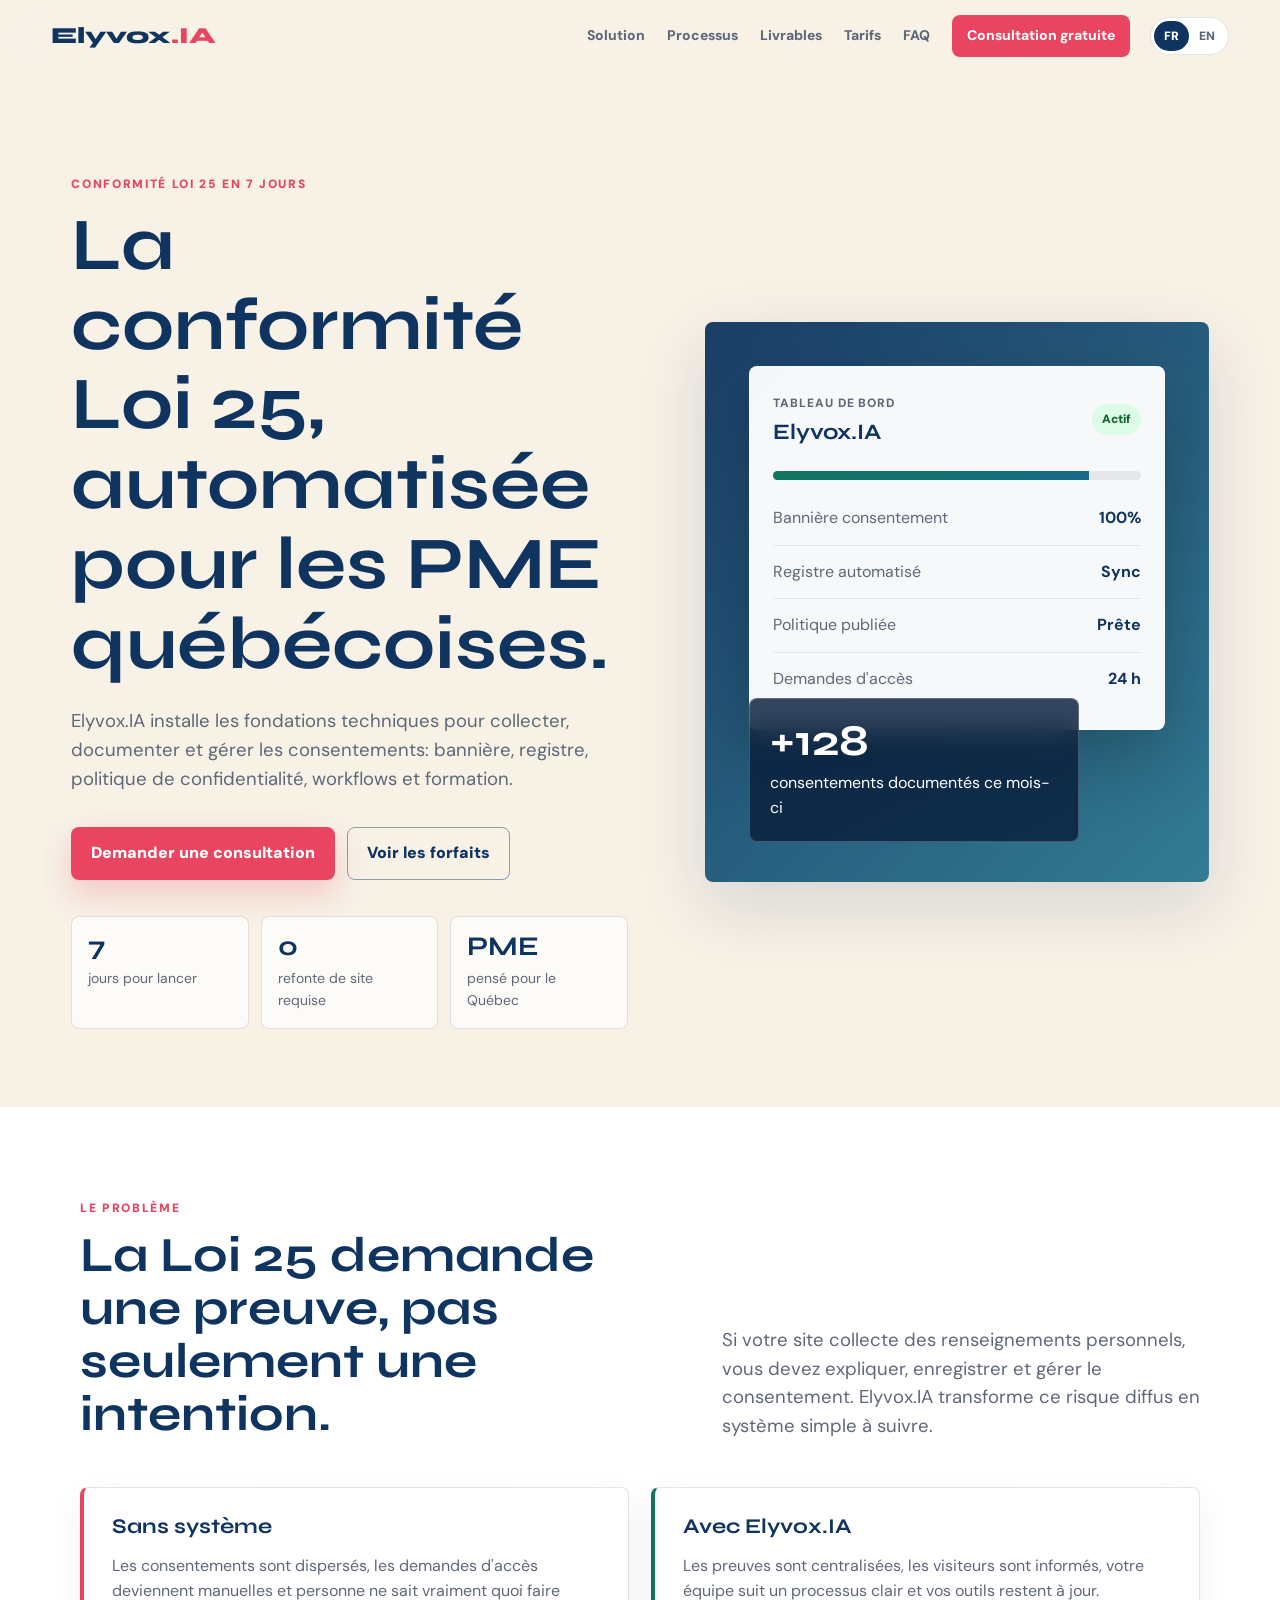
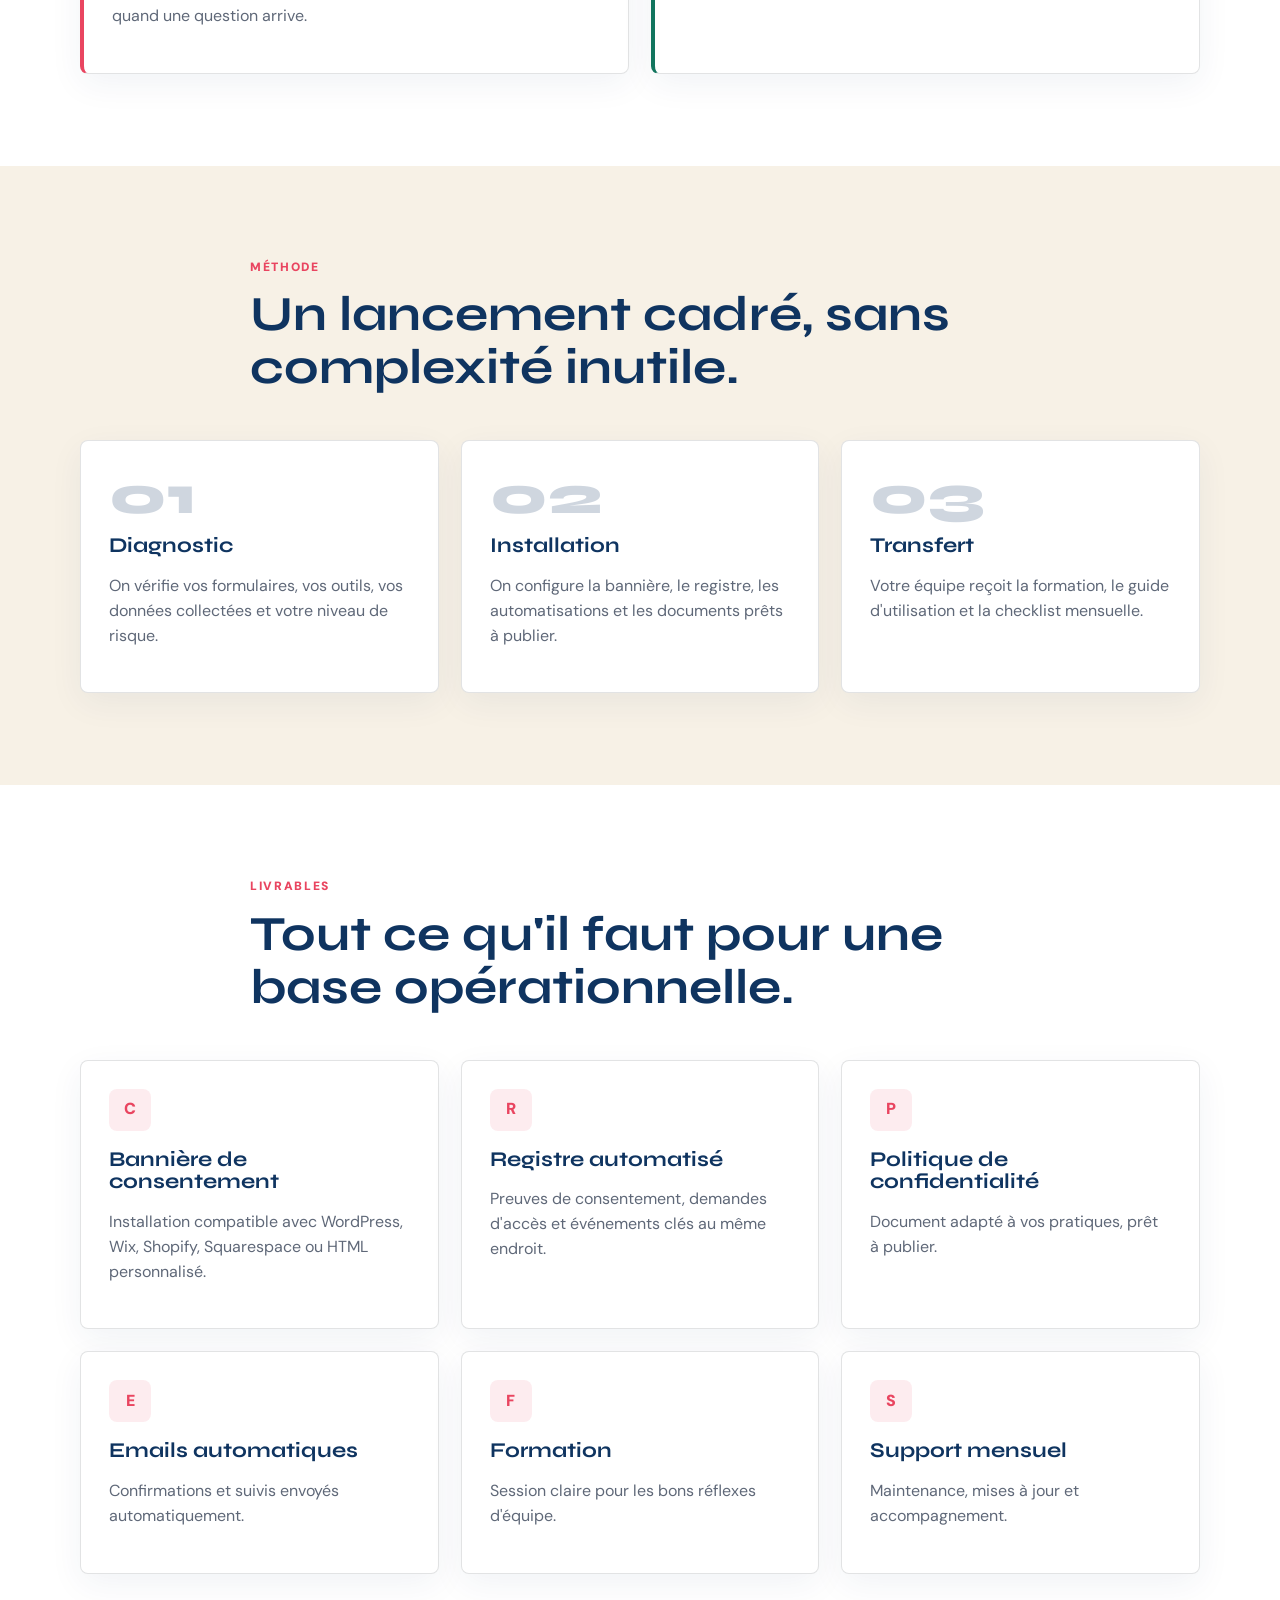
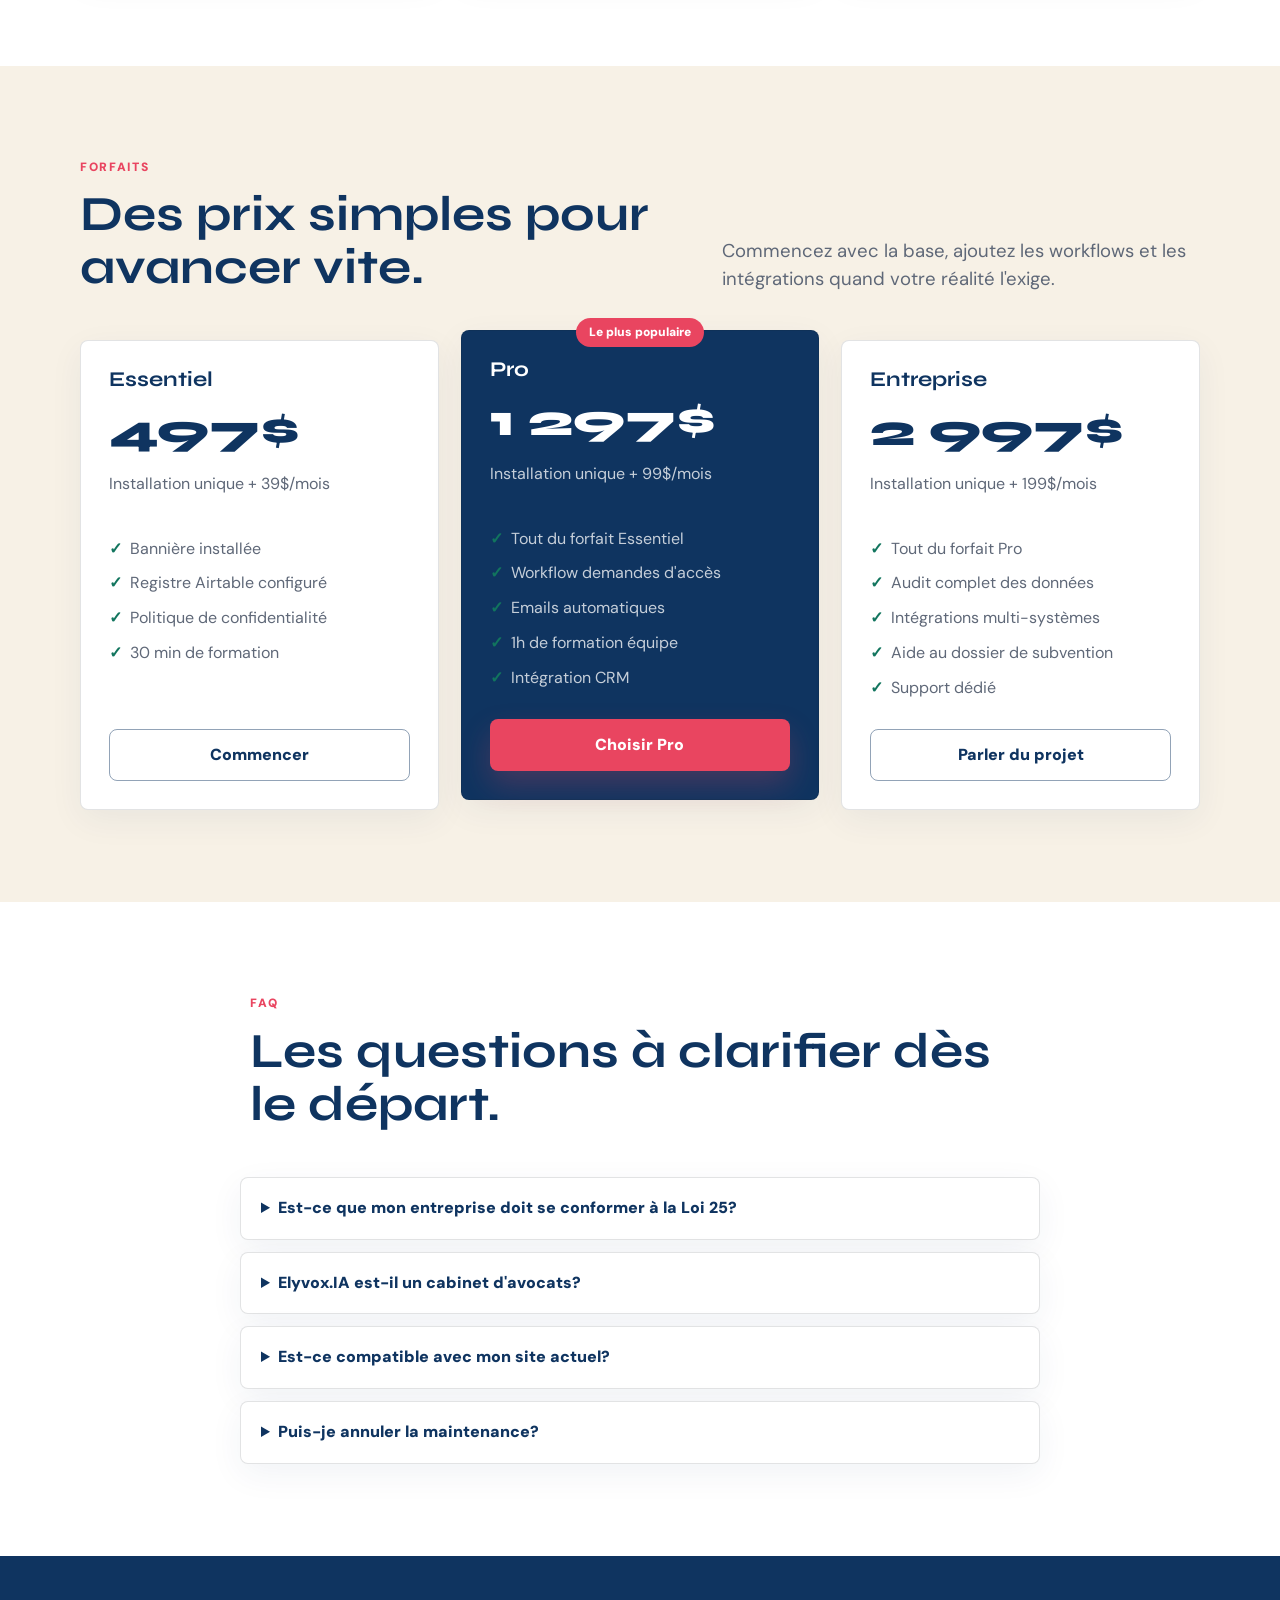
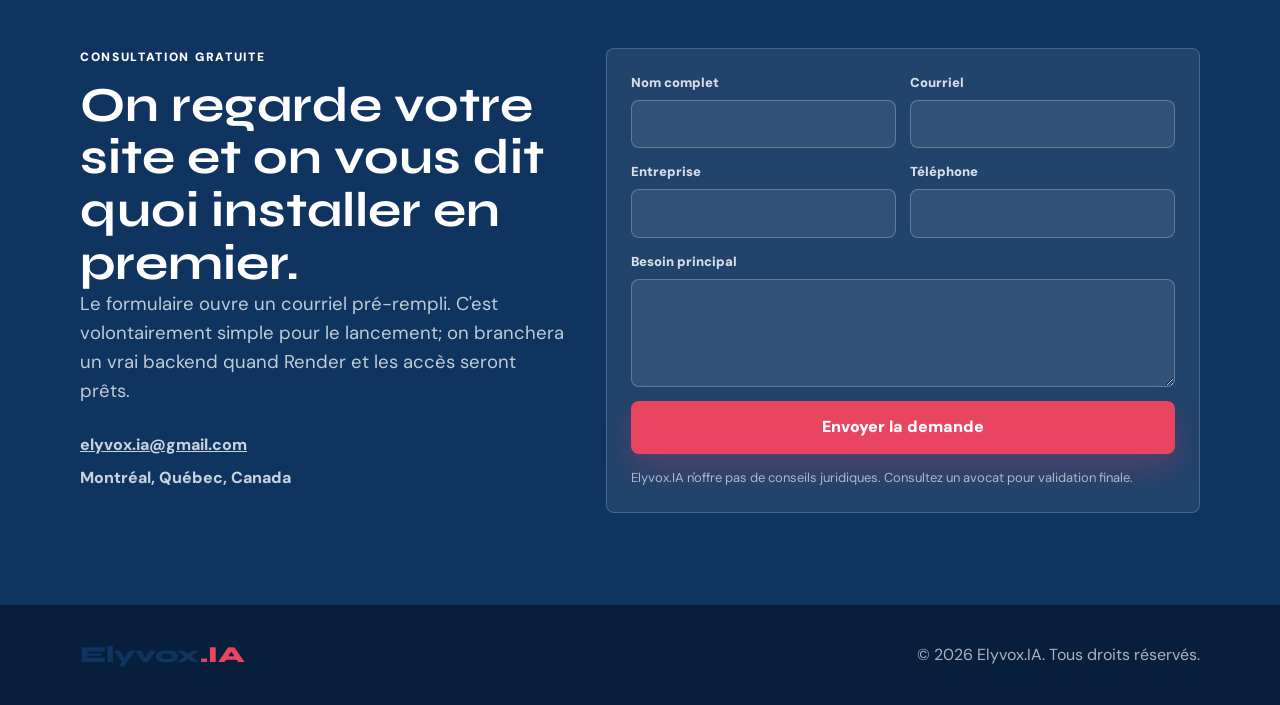
==== index.html @ 9652a209 "Deploy Render-ready Elyvox landing page" ====
<!doctype html>
<html lang="fr">
<head>
  <meta charset="utf-8" />
  <meta name="viewport" content="width=device-width, initial-scale=1" />
  <title>Elyvox.IA | Conformité Loi 25 automatisée</title>
  <meta name="description" content="Elyvox.IA aide les PME québécoises à automatiser leur conformité Loi 25: consentement, registre, politique de confidentialité, workflows et formation." />
  <meta name="theme-color" content="#0f3460" />
  <meta property="og:title" content="Elyvox.IA | Conformité Loi 25 automatisée" />
  <meta property="og:description" content="Un système simple pour documenter les consentements, centraliser les preuves et former votre équipe en 7 jours." />
  <meta property="og:type" content="website" />
  <link rel="preconnect" href="https://fonts.googleapis.com" />
  <link rel="preconnect" href="https://fonts.gstatic.com" crossorigin />
  <link href="https://fonts.googleapis.com/css2?family=DM+Sans:wght@400;500;600;700;800&family=Syne:wght@700;800&display=swap" rel="stylesheet" />
  <link rel="stylesheet" href="styles.css" />
</head>
<body>
  <a class="skip-link" href="#main">Aller au contenu</a>

  <header class="site-header" data-header>
    <a class="brand" href="#top">Elyvox<span>.IA</span></a>
    <button class="menu-button" type="button" data-menu-toggle aria-expanded="false" aria-controls="site-nav">
      <span></span><span></span><span></span>
    </button>
    <nav class="site-nav" id="site-nav" data-nav aria-label="Navigation principale">
      <a href="#solution" data-i18n="nav.solution">Solution</a>
      <a href="#process" data-i18n="nav.process">Processus</a>
      <a href="#deliverables" data-i18n="nav.deliverables">Livrables</a>
      <a href="#pricing" data-i18n="nav.pricing">Tarifs</a>
      <a href="#faq">FAQ</a>
      <a class="nav-cta" href="#contact" data-i18n="nav.cta">Consultation gratuite</a>
    </nav>
    <div class="language-switch" aria-label="Changer de langue">
      <button type="button" class="is-active" data-lang-button="fr">FR</button>
      <button type="button" data-lang-button="en">EN</button>
    </div>
  </header>

  <main id="main">
    <section class="hero" id="top">
      <div>
        <p class="eyebrow" data-i18n="hero.eyebrow">Conformité Loi 25 en 7 jours</p>
        <h1 data-i18n="hero.title">La conformité Loi 25, automatisée pour les PME québécoises.</h1>
        <p class="hero-lead" data-i18n="hero.lead">Elyvox.IA installe les fondations techniques pour collecter, documenter et gérer les consentements: bannière, registre, politique de confidentialité, workflows et formation.</p>
        <div class="hero-actions">
          <a class="button primary" href="#contact" data-i18n="hero.primary">Demander une consultation</a>
          <a class="button secondary" href="#pricing" data-i18n="hero.secondary">Voir les forfaits</a>
        </div>
        <div class="proof-grid" aria-label="Points forts">
          <div><strong>7</strong><span data-i18n="hero.proof1">jours pour lancer</span></div>
          <div><strong>0</strong><span data-i18n="hero.proof2">refonte de site requise</span></div>
          <div><strong>PME</strong><span data-i18n="hero.proof3">pensé pour le Québec</span></div>
        </div>
      </div>

      <div class="hero-visual" aria-label="Aperçu du système Elyvox.IA">
        <div class="dashboard-card">
          <div class="dashboard-top">
            <div><span class="mini-label" data-i18n="visual.label">Tableau de bord</span><strong>Elyvox.IA</strong></div>
            <span class="status-pill" data-i18n="visual.status">Actif</span>
          </div>
          <div class="meter" aria-hidden="true"><span></span></div>
          <div class="dashboard-list">
            <div><span data-i18n="visual.item1">Bannière consentement</span><b>100%</b></div>
            <div><span data-i18n="visual.item2">Registre automatisé</span><b>Sync</b></div>
            <div><span data-i18n="visual.item3">Politique publiée</span><b data-i18n="visual.ready">Prête</b></div>
            <div><span data-i18n="visual.item4">Demandes d'accès</span><b>24 h</b></div>
          </div>
        </div>
        <div class="floating-note"><strong>+128</strong><span data-i18n="visual.note">consentements documentés ce mois-ci</span></div>
      </div>
    </section>

    <section class="band white" id="solution">
      <div class="section-inner split">
        <div>
          <p class="eyebrow" data-i18n="problem.eyebrow">Le problème</p>
          <h2 data-i18n="problem.title">La Loi 25 demande une preuve, pas seulement une intention.</h2>
        </div>
        <p class="section-lead" data-i18n="problem.lead">Si votre site collecte des renseignements personnels, vous devez expliquer, enregistrer et gérer le consentement. Elyvox.IA transforme ce risque diffus en système simple à suivre.</p>
      </div>
      <div class="section-inner comparison-grid">
        <article class="comparison-card risk"><h3 data-i18n="problem.riskTitle">Sans système</h3><p data-i18n="problem.riskBody">Les consentements sont dispersés, les demandes d'accès deviennent manuelles et personne ne sait vraiment quoi faire quand une question arrive.</p></article>
        <article class="comparison-card calm"><h3 data-i18n="problem.calmTitle">Avec Elyvox.IA</h3><p data-i18n="problem.calmBody">Les preuves sont centralisées, les visiteurs sont informés, votre équipe suit un processus clair et vos outils restent à jour.</p></article>
      </div>
    </section>

    <section class="band" id="process">
      <div class="section-inner narrow">
        <p class="eyebrow" data-i18n="process.eyebrow">Méthode</p>
        <h2 data-i18n="process.title">Un lancement cadré, sans complexité inutile.</h2>
      </div>
      <div class="section-inner steps-grid">
        <article class="step-card"><span>01</span><h3 data-i18n="process.s1Title">Diagnostic</h3><p data-i18n="process.s1Body">On vérifie vos formulaires, vos outils, vos données collectées et votre niveau de risque.</p></article>
        <article class="step-card"><span>02</span><h3 data-i18n="process.s2Title">Installation</h3><p data-i18n="process.s2Body">On configure la bannière, le registre, les automatisations et les documents prêts à publier.</p></article>
        <article class="step-card"><span>03</span><h3 data-i18n="process.s3Title">Transfert</h3><p data-i18n="process.s3Body">Votre équipe reçoit la formation, le guide d'utilisation et la checklist mensuelle.</p></article>
      </div>
    </section>

    <section class="band white" id="deliverables">
      <div class="section-inner narrow">
        <p class="eyebrow" data-i18n="deliverables.eyebrow">Livrables</p>
        <h2 data-i18n="deliverables.title">Tout ce qu'il faut pour une base opérationnelle.</h2>
      </div>
      <div class="section-inner deliverables-grid">
        <article class="feature-card"><span>C</span><h3 data-i18n="deliverables.d1Title">Bannière de consentement</h3><p data-i18n="deliverables.d1Body">Installation compatible avec WordPress, Wix, Shopify, Squarespace ou HTML personnalisé.</p></article>
        <article class="feature-card"><span>R</span><h3 data-i18n="deliverables.d2Title">Registre automatisé</h3><p data-i18n="deliverables.d2Body">Preuves de consentement, demandes d'accès et événements clés au même endroit.</p></article>
        <article class="feature-card"><span>P</span><h3 data-i18n="deliverables.d3Title">Politique de confidentialité</h3><p data-i18n="deliverables.d3Body">Document adapté à vos pratiques, prêt à publier.</p></article>
        <article class="feature-card"><span>E</span><h3 data-i18n="deliverables.d4Title">Emails automatiques</h3><p data-i18n="deliverables.d4Body">Confirmations et suivis envoyés automatiquement.</p></article>
        <article class="feature-card"><span>F</span><h3 data-i18n="deliverables.d5Title">Formation</h3><p data-i18n="deliverables.d5Body">Session claire pour les bons réflexes d'équipe.</p></article>
        <article class="feature-card"><span>S</span><h3 data-i18n="deliverables.d6Title">Support mensuel</h3><p data-i18n="deliverables.d6Body">Maintenance, mises à jour et accompagnement.</p></article>
      </div>
    </section>

    <section class="band" id="pricing">
      <div class="section-inner split">
        <div><p class="eyebrow" data-i18n="pricing.eyebrow">Forfaits</p><h2 data-i18n="pricing.title">Des prix simples pour avancer vite.</h2></div>
        <p class="section-lead" data-i18n="pricing.lead">Commencez avec la base, ajoutez les workflows et les intégrations quand votre réalité l'exige.</p>
      </div>
      <div class="section-inner pricing-grid">
        <article class="price-card"><h3>Essentiel</h3><p class="price">497$</p><p class="price-note" data-i18n="pricing.essentialNote">Installation unique + 39$/mois</p><ul><li data-i18n="pricing.e1">Bannière installée</li><li data-i18n="pricing.e2">Registre Airtable configuré</li><li data-i18n="pricing.e3">Politique de confidentialité</li><li data-i18n="pricing.e4">30 min de formation</li></ul><a class="button secondary" href="#contact" data-plan="Essentiel" data-i18n="pricing.start">Commencer</a></article>
        <article class="price-card featured"><p class="popular" data-i18n="pricing.popular">Le plus populaire</p><h3>Pro</h3><p class="price">1 297$</p><p class="price-note" data-i18n="pricing.proNote">Installation unique + 99$/mois</p><ul><li data-i18n="pricing.p1">Tout du forfait Essentiel</li><li data-i18n="pricing.p2">Workflow demandes d'accès</li><li data-i18n="pricing.p3">Emails automatiques</li><li data-i18n="pricing.p4">1h de formation équipe</li><li data-i18n="pricing.p5">Intégration CRM</li></ul><a class="button primary" href="#contact" data-plan="Pro" data-i18n="pricing.choosePro">Choisir Pro</a></article>
        <article class="price-card"><h3>Entreprise</h3><p class="price">2 997$</p><p class="price-note" data-i18n="pricing.enterpriseNote">Installation unique + 199$/mois</p><ul><li data-i18n="pricing.x1">Tout du forfait Pro</li><li data-i18n="pricing.x2">Audit complet des données</li><li data-i18n="pricing.x3">Intégrations multi-systèmes</li><li data-i18n="pricing.x4">Aide au dossier de subvention</li><li data-i18n="pricing.x5">Support dédié</li></ul><a class="button secondary" href="#contact" data-plan="Entreprise" data-i18n="pricing.talk">Parler du projet</a></article>
      </div>
    </section>

    <section class="band white" id="faq">
      <div class="section-inner narrow"><p class="eyebrow">FAQ</p><h2 data-i18n="faq.title">Les questions à clarifier dès le départ.</h2></div>
      <div class="section-inner faq-list">
        <details><summary data-i18n="faq.q1">Est-ce que mon entreprise doit se conformer à la Loi 25?</summary><p data-i18n="faq.a1">Oui, si elle collecte des renseignements personnels au Québec, même avec un formulaire de contact ou une infolettre.</p></details>
        <details><summary data-i18n="faq.q2">Elyvox.IA est-il un cabinet d'avocats?</summary><p data-i18n="faq.a2">Non. Elyvox.IA est un service d'automatisation technique. Pour un avis juridique final, consultez un avocat.</p></details>
        <details><summary data-i18n="faq.q3">Est-ce compatible avec mon site actuel?</summary><p data-i18n="faq.a3">Oui. La solution peut être installée sur les plateformes courantes et sur un site HTML personnalisé.</p></details>
        <details><summary data-i18n="faq.q4">Puis-je annuler la maintenance?</summary><p data-i18n="faq.a4">Oui, avec un préavis de 30 jours. La maintenance garde votre système à jour et réduit les oublis.</p></details>
      </div>
    </section>

    <section class="band contact-band" id="contact">
      <div class="section-inner contact-grid">
        <div>
          <p class="eyebrow" data-i18n="contact.eyebrow">Consultation gratuite</p>
          <h2 data-i18n="contact.title">On regarde votre site et on vous dit quoi installer en premier.</h2>
          <p class="section-lead" data-i18n="contact.lead">Le formulaire ouvre un courriel pré-rempli. C'est volontairement simple pour le lancement; on branchera un vrai backend quand Render et les accès seront prêts.</p>
          <div class="contact-meta"><a href="mailto:elyvox.ia@gmail.com">elyvox.ia@gmail.com</a><span data-i18n="contact.location">Montréal, Québec, Canada</span></div>
        </div>
        <form class="lead-form" data-lead-form>
          <label><span data-i18n="form.name">Nom complet</span><input name="name" autocomplete="name" required /></label>
          <label><span data-i18n="form.email">Courriel</span><input name="email" type="email" autocomplete="email" required /></label>
          <label><span data-i18n="form.company">Entreprise</span><input name="company" autocomplete="organization" /></label>
          <label><span data-i18n="form.phone">Téléphone</span><input name="phone" autocomplete="tel" /></label>
          <label class="full"><span data-i18n="form.message">Besoin principal</span><textarea name="message" rows="4"></textarea></label>
          <input type="hidden" name="plan" value="" />
          <button class="button primary full" type="submit" data-i18n="form.submit">Envoyer la demande</button>
          <p class="legal-note" data-i18n="contact.legal">Elyvox.IA n'offre pas de conseils juridiques. Consultez un avocat pour validation finale.</p>
        </form>
      </div>
    </section>
  </main>

  <footer class="site-footer"><div class="section-inner footer-row"><strong>Elyvox<span>.IA</span></strong><p data-i18n="footer.rights">© 2026 Elyvox.IA. Tous droits réservés.</p></div></footer>
  <script src="script.js"></script>
</body>
</html>
---- styles.css ----
:root {
  --ink: #111827;
  --muted: #5f6878;
  --paper: #f7f1e6;
  --surface: #fff;
  --navy: #0f3460;
  --blue: #176b87;
  --red: #e94560;
  --green: #12755e;
  --line: rgba(17,24,39,.12);
  --shadow: 0 24px 70px rgba(15,52,96,.14);
  --radius: 8px;
}

* { box-sizing: border-box; }
html { scroll-behavior: smooth; }
body {
  margin: 0;
  font-family: "DM Sans", Arial, sans-serif;
  color: var(--ink);
  background: var(--paper);
  line-height: 1.55;
}
body.menu-open { overflow: hidden; }
a { color: inherit; }
button, input, textarea { font: inherit; }

.skip-link {
  position: fixed;
  left: 16px;
  top: -60px;
  z-index: 100;
  padding: 10px 14px;
  color: #fff;
  background: var(--navy);
  border-radius: var(--radius);
}
.skip-link:focus { top: 16px; }

.site-header {
  position: sticky;
  top: 0;
  z-index: 40;
  display: grid;
  grid-template-columns: auto 1fr auto;
  align-items: center;
  gap: 20px;
  padding: 15px clamp(18px,4vw,56px);
  background: rgba(247,241,230,.92);
  border-bottom: 1px solid transparent;
  backdrop-filter: blur(16px);
}
.site-header.is-scrolled { border-bottom-color: var(--line); }
.brand, .site-footer strong {
  font-family: Syne, sans-serif;
  font-size: 23px;
  font-weight: 800;
  color: var(--navy);
  text-decoration: none;
  white-space: nowrap;
}
.brand span, .site-footer span { color: var(--red); }
.site-nav {
  display: flex;
  align-items: center;
  justify-content: flex-end;
  gap: 22px;
  color: var(--muted);
  font-size: 14px;
  font-weight: 800;
}
.site-nav a { text-decoration: none; }
.site-nav a:hover { color: var(--navy); }
.nav-cta {
  color: #fff !important;
  background: var(--red);
  padding: 10px 15px;
  border-radius: var(--radius);
}
.language-switch {
  display: inline-flex;
  padding: 3px;
  background: #fff;
  border: 1px solid var(--line);
  border-radius: 999px;
}
.language-switch button {
  border: 0;
  border-radius: 999px;
  background: transparent;
  color: var(--muted);
  cursor: pointer;
  font-size: 12px;
  font-weight: 900;
  padding: 6px 10px;
}
.language-switch .is-active { color: #fff; background: var(--navy); }
.menu-button {
  display: none;
  width: 42px;
  height: 42px;
  place-items: center;
  border: 1px solid var(--line);
  border-radius: var(--radius);
  background: #fff;
  cursor: pointer;
}
.menu-button span {
  display: block;
  width: 18px;
  height: 2px;
  margin: 3px 0;
  background: var(--navy);
}

.hero {
  min-height: calc(100vh - 72px);
  display: grid;
  grid-template-columns: minmax(0,1.05fr) minmax(340px,.95fr);
  gap: clamp(36px,6vw,90px);
  align-items: center;
  max-width: 1240px;
  margin: 0 auto;
  padding: clamp(58px,8vw,106px) clamp(18px,4vw,56px) 78px;
}
.eyebrow {
  margin: 0 0 12px;
  color: var(--red);
  font-size: 12px;
  font-weight: 900;
  letter-spacing: .14em;
  text-transform: uppercase;
}
h1, h2, h3 { font-family: Syne, sans-serif; letter-spacing: 0; line-height: 1.08; }
h1 {
  max-width: 790px;
  margin: 0 0 22px;
  color: var(--navy);
  font-size: clamp(42px,6.3vw,74px);
}
h2 {
  max-width: 820px;
  margin: 0;
  color: var(--navy);
  font-size: clamp(31px,4vw,49px);
}
h3 { color: var(--navy); margin: 0; font-size: 21px; }
.hero-lead, .section-lead {
  margin: 0;
  color: var(--muted);
  font-size: clamp(17px,1.45vw,20px);
}
.hero-lead { max-width: 670px; }
.hero-actions {
  display: flex;
  flex-wrap: wrap;
  gap: 12px;
  margin-top: 34px;
}
.button {
  display: inline-flex;
  align-items: center;
  justify-content: center;
  min-height: 48px;
  border: 1px solid transparent;
  border-radius: var(--radius);
  padding: 13px 19px;
  font-weight: 900;
  text-decoration: none;
  cursor: pointer;
}
.button.primary { color: #fff; background: var(--red); box-shadow: 0 14px 30px rgba(233,69,96,.24); }
.button.secondary { color: var(--navy); background: transparent; border-color: rgba(15,52,96,.45); }
.button:hover { transform: translateY(-1px); }
.proof-grid {
  display: grid;
  grid-template-columns: repeat(3,minmax(0,1fr));
  gap: 12px;
  max-width: 680px;
  margin-top: 36px;
}
.proof-grid div {
  min-height: 88px;
  padding: 16px;
  background: rgba(255,255,255,.68);
  border: 1px solid var(--line);
  border-radius: var(--radius);
}
.proof-grid strong {
  display: block;
  color: var(--navy);
  font-family: Syne, sans-serif;
  font-size: 27px;
  line-height: 1;
}
.proof-grid span { display: block; margin-top: 8px; color: var(--muted); font-size: 14px; }

.hero-visual {
  position: relative;
  min-height: 560px;
  border-radius: var(--radius);
  background:
    linear-gradient(135deg,rgba(15,52,96,.95),rgba(23,107,135,.88)),
    url("https://images.unsplash.com/photo-1552664730-d307ca884978?auto=format&fit=crop&w=1300&q=82");
  background-size: cover;
  background-position: center;
  overflow: hidden;
  box-shadow: var(--shadow);
}
.dashboard-card {
  position: absolute;
  top: 44px;
  left: clamp(18px,4vw,44px);
  right: clamp(18px,4vw,44px);
  padding: 23px;
  background: rgba(255,255,255,.96);
  border: 1px solid rgba(255,255,255,.56);
  border-radius: var(--radius);
  box-shadow: 0 28px 72px rgba(0,0,0,.24);
}
.dashboard-top, .dashboard-list div {
  display: flex;
  align-items: center;
  justify-content: space-between;
  gap: 14px;
}
.dashboard-top strong { display: block; color: var(--navy); font-family: Syne, sans-serif; font-size: 22px; }
.mini-label { color: var(--muted); font-size: 12px; font-weight: 800; text-transform: uppercase; letter-spacing: .08em; }
.status-pill { padding: 6px 10px; color: #166534; background: #dcfce7; border-radius: 999px; font-size: 12px; font-weight: 900; }
.meter { height: 9px; margin: 22px 0 12px; overflow: hidden; background: #e5e7eb; border-radius: 999px; }
.meter span { display: block; width: 86%; height: 100%; background: linear-gradient(90deg,var(--green),var(--blue)); }
.dashboard-list div { padding: 14px 0; border-bottom: 1px solid rgba(17,24,39,.08); }
.dashboard-list div:last-child { border-bottom: 0; }
.dashboard-list span { color: var(--muted); }
.dashboard-list b { color: var(--navy); }
.floating-note {
  position: absolute;
  left: 44px;
  bottom: 40px;
  width: min(330px,calc(100% - 88px));
  padding: 20px;
  color: #fff;
  background: rgba(9,31,59,.82);
  border: 1px solid rgba(255,255,255,.22);
  border-radius: var(--radius);
  backdrop-filter: blur(14px);
}
.floating-note strong { display: block; font-family: Syne, sans-serif; font-size: 44px; line-height: 1; margin-bottom: 8px; }

.band { padding: 92px clamp(18px,4vw,56px); }
.white { background: var(--surface); }
.section-inner { max-width: 1120px; margin: 0 auto; }
.narrow { max-width: 780px; }
.split {
  display: grid;
  grid-template-columns: minmax(0,.95fr) minmax(300px,.75fr);
  gap: 36px;
  align-items: end;
}
.comparison-grid, .steps-grid, .deliverables-grid, .pricing-grid {
  display: grid;
  gap: 22px;
  margin-top: 46px;
}
.comparison-grid { grid-template-columns: repeat(2,minmax(0,1fr)); }
.steps-grid, .pricing-grid, .deliverables-grid { grid-template-columns: repeat(3,minmax(0,1fr)); }
.comparison-card, .step-card, .feature-card, .price-card, details {
  background: var(--surface);
  border: 1px solid var(--line);
  border-radius: var(--radius);
  box-shadow: 0 10px 34px rgba(15,52,96,.06);
}
.comparison-card { padding: 28px; border-left: 4px solid var(--red); }
.comparison-card.calm { border-left-color: var(--green); }
.comparison-card p, .step-card p, .feature-card p, .price-note, details p { color: var(--muted); }
.step-card, .feature-card, .price-card { padding: 28px; }
.step-card span {
  display: block;
  color: rgba(15,52,96,.2);
  font-family: Syne, sans-serif;
  font-size: 54px;
  font-weight: 800;
  line-height: 1;
  margin-bottom: 12px;
}
.feature-card > span {
  display: grid;
  place-items: center;
  width: 42px;
  height: 42px;
  margin-bottom: 18px;
  color: var(--red);
  background: rgba(233,69,96,.1);
  border-radius: var(--radius);
  font-weight: 900;
}
.price-card { position: relative; display: flex; flex-direction: column; }
.price-card.featured { color: #fff; background: var(--navy); transform: translateY(-10px); }
.price-card.featured h3, .price-card.featured .price { color: #fff; }
.price-card.featured .price-note, .price-card.featured li { color: rgba(255,255,255,.76); }
.popular {
  position: absolute;
  top: -13px;
  left: 50%;
  transform: translateX(-50%);
  margin: 0;
  white-space: nowrap;
  color: #fff;
  background: var(--red);
  border-radius: 999px;
  padding: 5px 13px;
  font-size: 12px;
  font-weight: 900;
}
.price { margin: 16px 0 3px; color: var(--navy); font-family: Syne, sans-serif; font-size: 45px; font-weight: 800; line-height: 1; }
.price-card ul { display: grid; gap: 10px; list-style: none; padding: 0; margin: 24px 0 28px; }
.price-card li { color: var(--muted); }
.price-card li::before { content: "✓"; color: var(--green); font-weight: 900; margin-right: 8px; }
.price-card .button { margin-top: auto; width: 100%; }

.faq-list { max-width: 800px; display: grid; gap: 12px; margin-top: 46px; }
details { padding: 18px 20px; }
summary { cursor: pointer; color: var(--navy); font-weight: 900; }
details p { margin: 12px 0 0; }

.contact-band { color: #fff; background: var(--navy); }
.contact-band h2, .contact-band .eyebrow { color: #fff; }
.contact-band .section-lead { color: rgba(255,255,255,.74); }
.contact-grid {
  display: grid;
  grid-template-columns: minmax(0,.9fr) minmax(320px,1.1fr);
  gap: 40px;
  align-items: start;
}
.contact-meta { display: grid; gap: 8px; margin-top: 28px; color: rgba(255,255,255,.78); font-weight: 800; }
.lead-form {
  display: grid;
  grid-template-columns: repeat(2,minmax(0,1fr));
  gap: 14px;
  padding: 24px;
  background: rgba(255,255,255,.08);
  border: 1px solid rgba(255,255,255,.18);
  border-radius: var(--radius);
}
.lead-form label { display: grid; gap: 7px; color: rgba(255,255,255,.82); font-size: 13px; font-weight: 900; }
.lead-form input, .lead-form textarea {
  width: 100%;
  border: 1px solid rgba(255,255,255,.24);
  color: #fff;
  background: rgba(255,255,255,.08);
  border-radius: var(--radius);
  padding: 13px 14px;
  outline: none;
}
.lead-form input:focus, .lead-form textarea:focus { border-color: #fff; box-shadow: 0 0 0 3px rgba(255,255,255,.12); }
.full { grid-column: 1 / -1; }
.legal-note { grid-column: 1 / -1; margin: 0; color: rgba(255,255,255,.62); font-size: 13px; }
.site-footer { padding: 32px clamp(18px,4vw,56px); color: rgba(255,255,255,.66); background: #081f3b; }
.footer-row { display: flex; align-items: center; justify-content: space-between; gap: 20px; }
.footer-row p { margin: 0; }

@media (max-width: 960px) {
  .site-header { grid-template-columns: auto auto auto; }
  .menu-button { display: grid; }
  .site-nav {
    position: fixed;
    inset: 72px 14px auto 14px;
    display: none;
    flex-direction: column;
    align-items: stretch;
    gap: 0;
    padding: 10px;
    background: #fff;
    border: 1px solid var(--line);
    border-radius: var(--radius);
    box-shadow: var(--shadow);
  }
  .site-nav.is-open { display: flex; }
  .site-nav a { padding: 13px; border-radius: var(--radius); }
  .site-nav a:hover { background: var(--paper); }
  .hero, .split, .comparison-grid, .steps-grid, .deliverables-grid, .pricing-grid, .contact-grid { grid-template-columns: 1fr; }
  .hero { min-height: auto; }
  .hero-visual { min-height: 500px; }
  .proof-grid { grid-template-columns: 1fr; }
  .price-card.featured { transform: none; }
}

@media (max-width: 560px) {
  .site-header { gap: 10px; }
  .language-switch button { padding: 6px 8px; }
  .hero { padding-top: 46px; }
  .hero-actions .button { width: 100%; }
  .hero-visual { min-height: 430px; }
  .dashboard-card { top: 20px; padding: 16px; }
  .floating-note { left: 20px; right: 20px; bottom: 20px; width: auto; }
  .band { padding-top: 70px; padding-bottom: 70px; }
  .lead-form { grid-template-columns: 1fr; padding: 18px; }
  .footer-row { align-items: flex-start; flex-direction: column; }
}
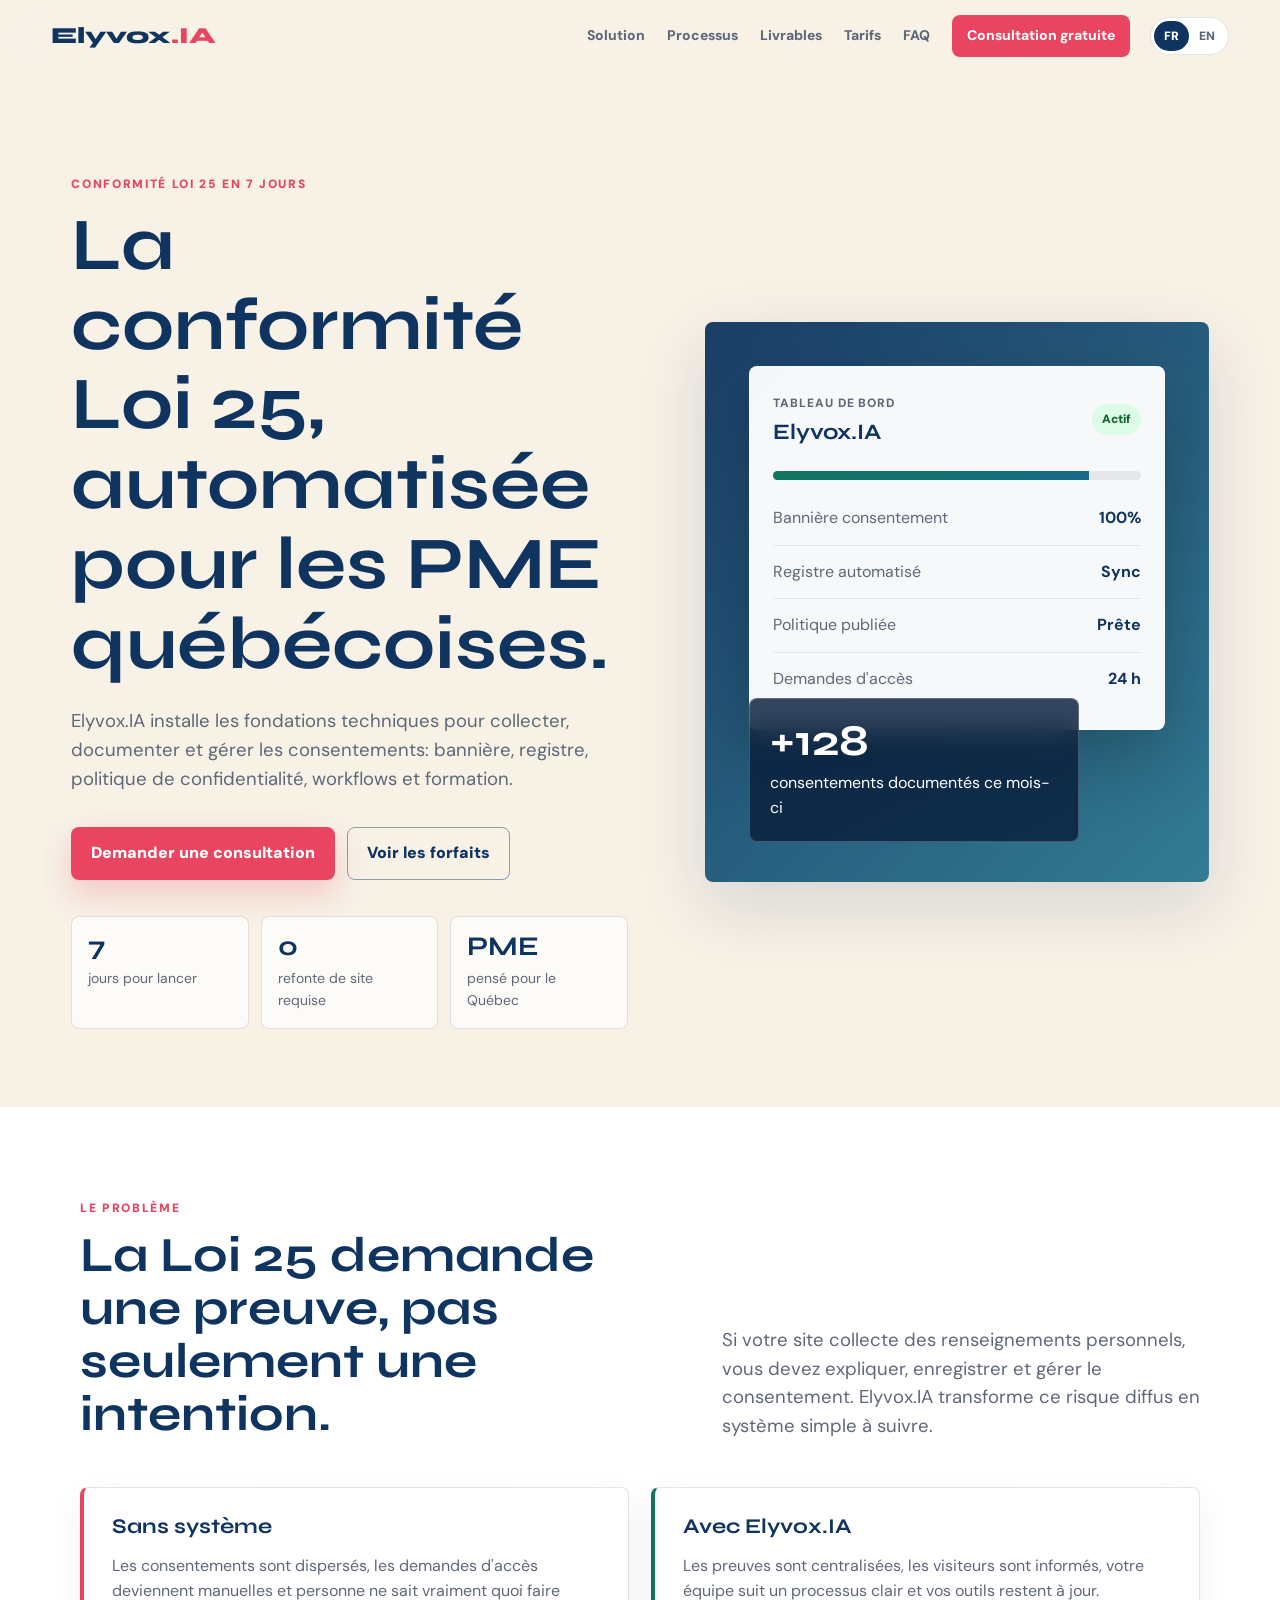
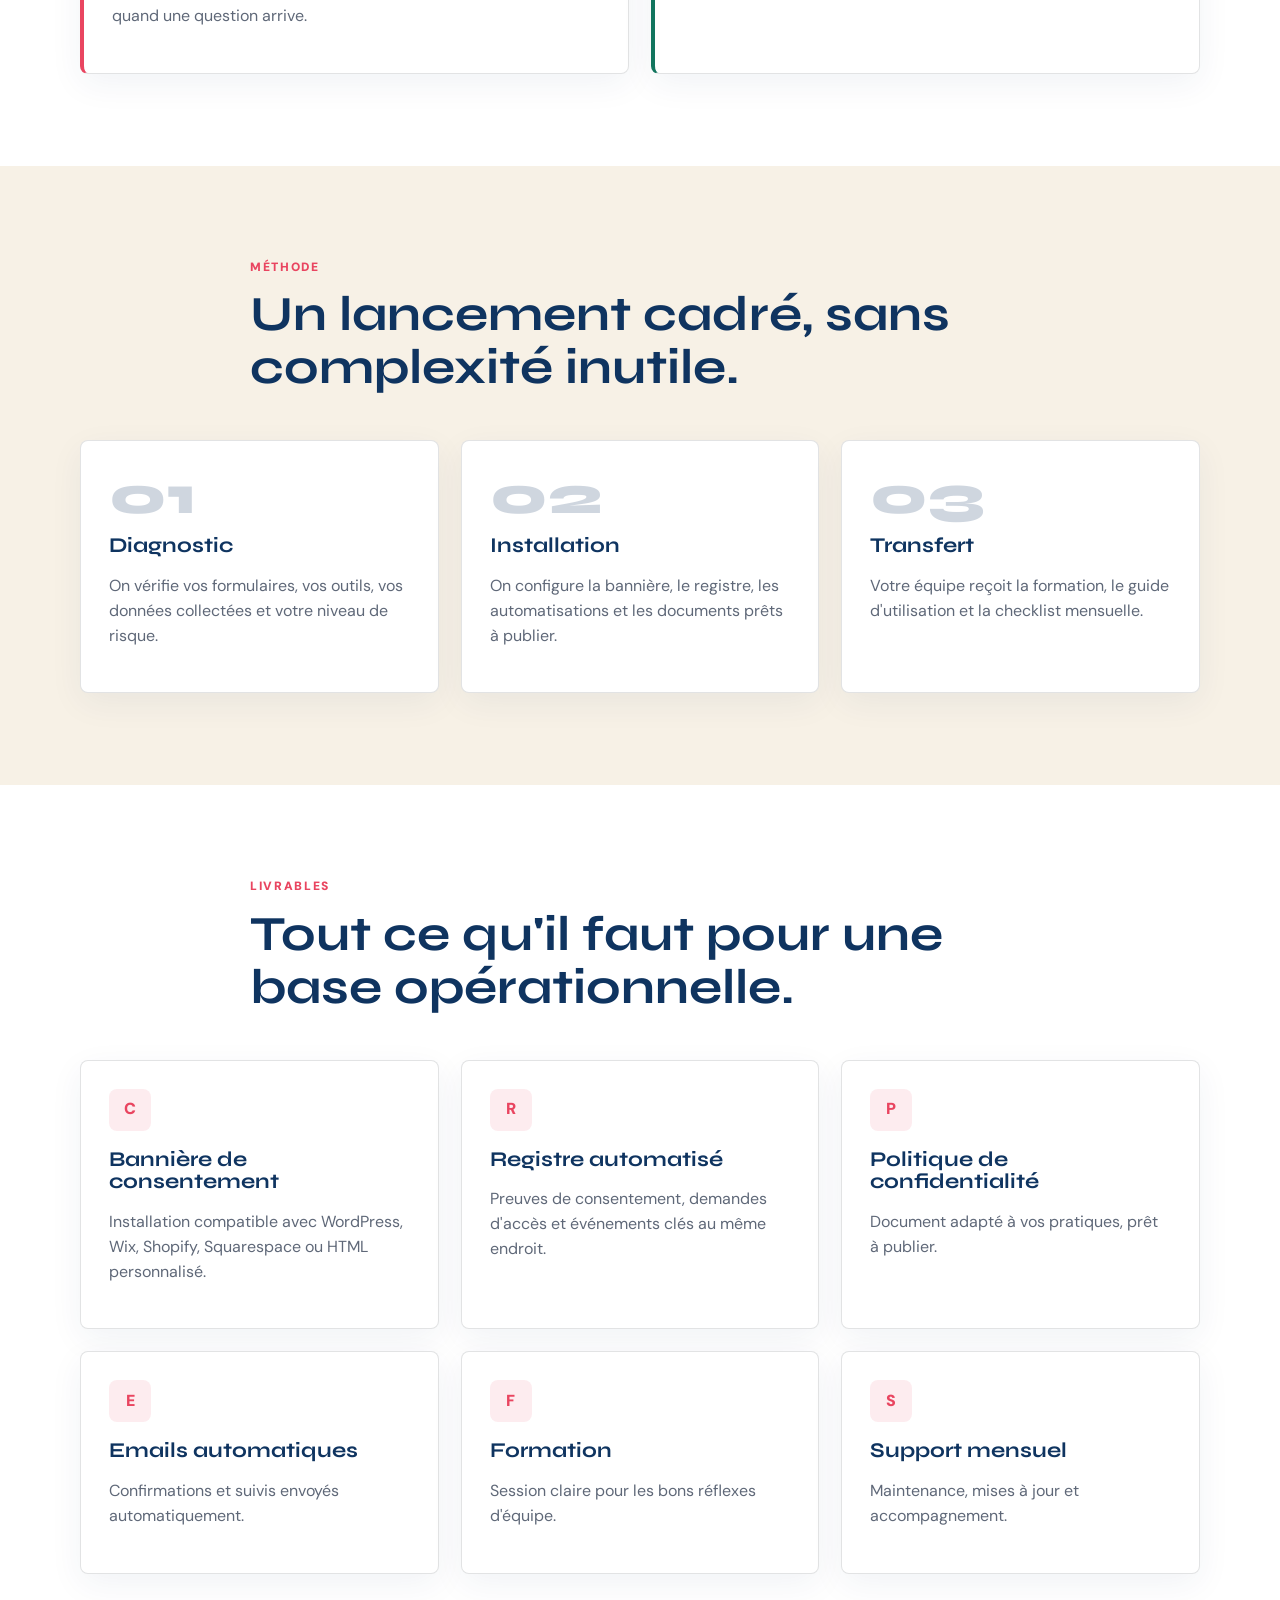
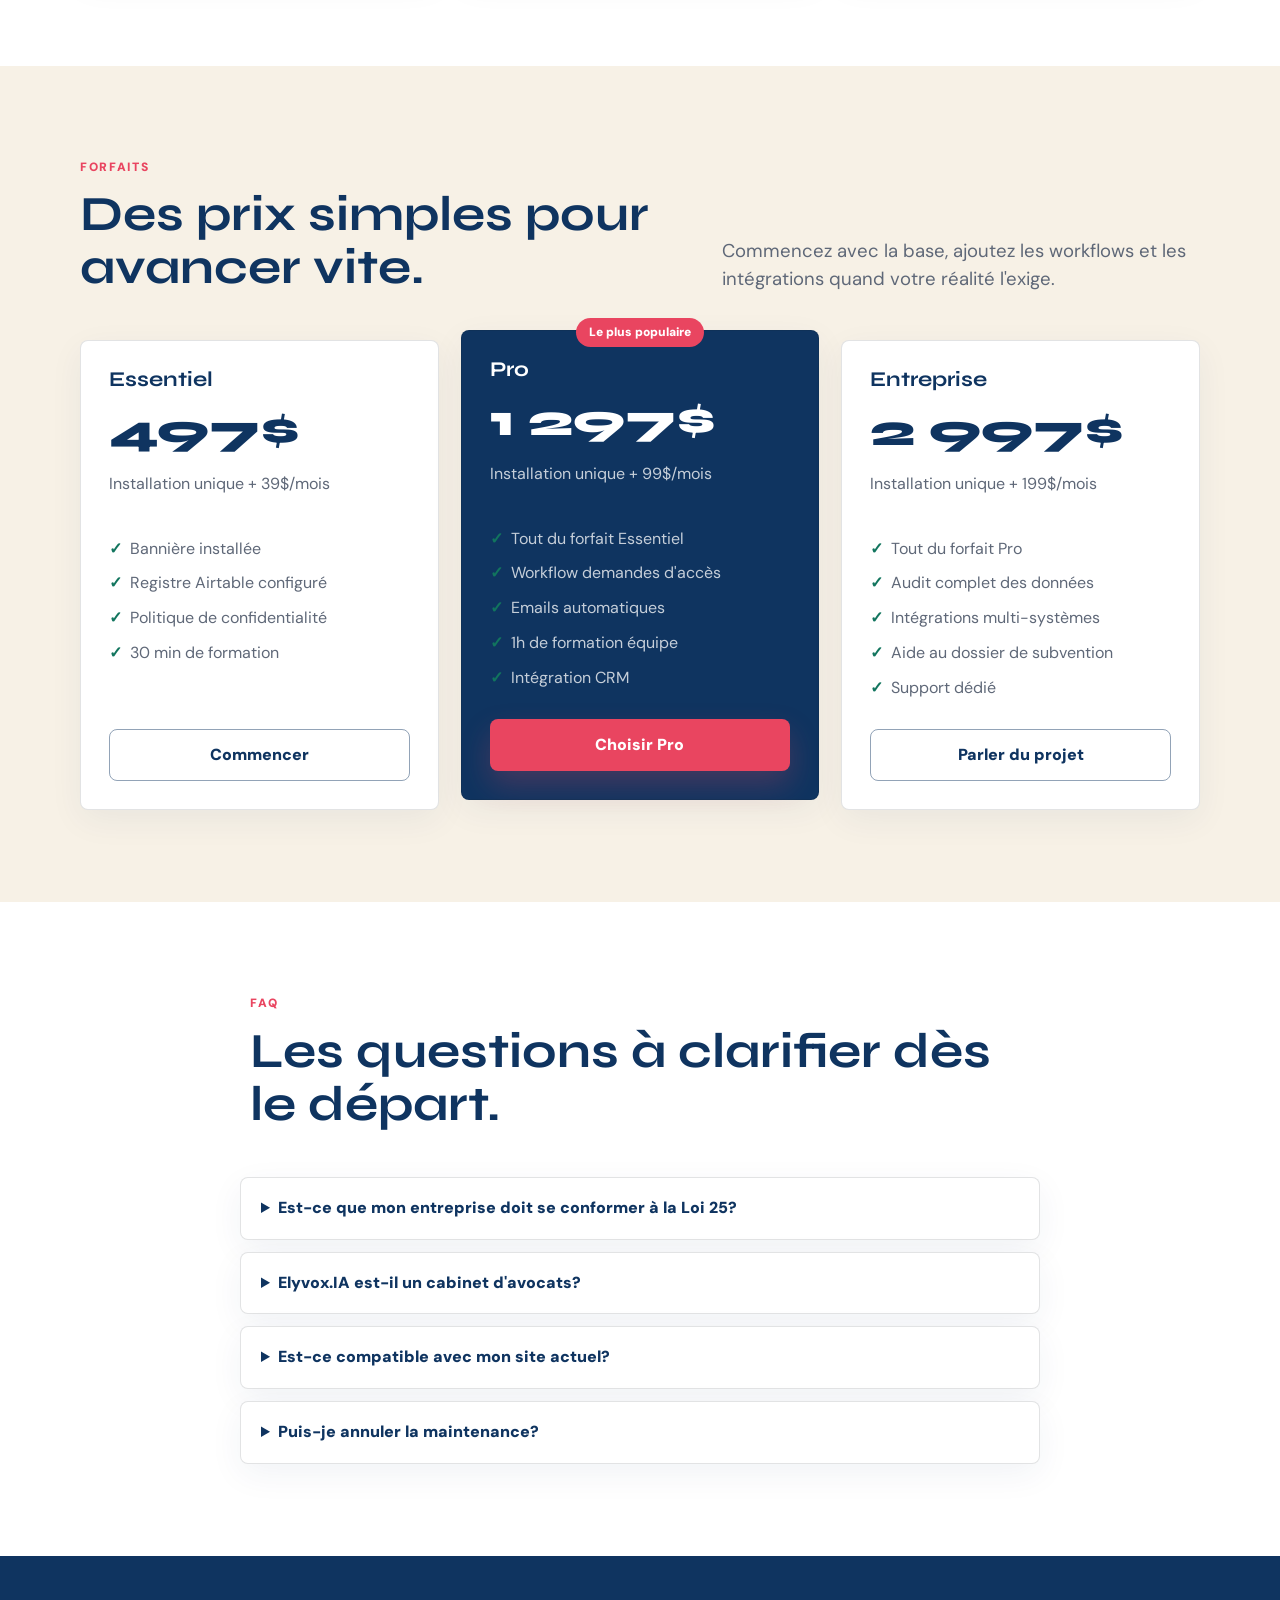
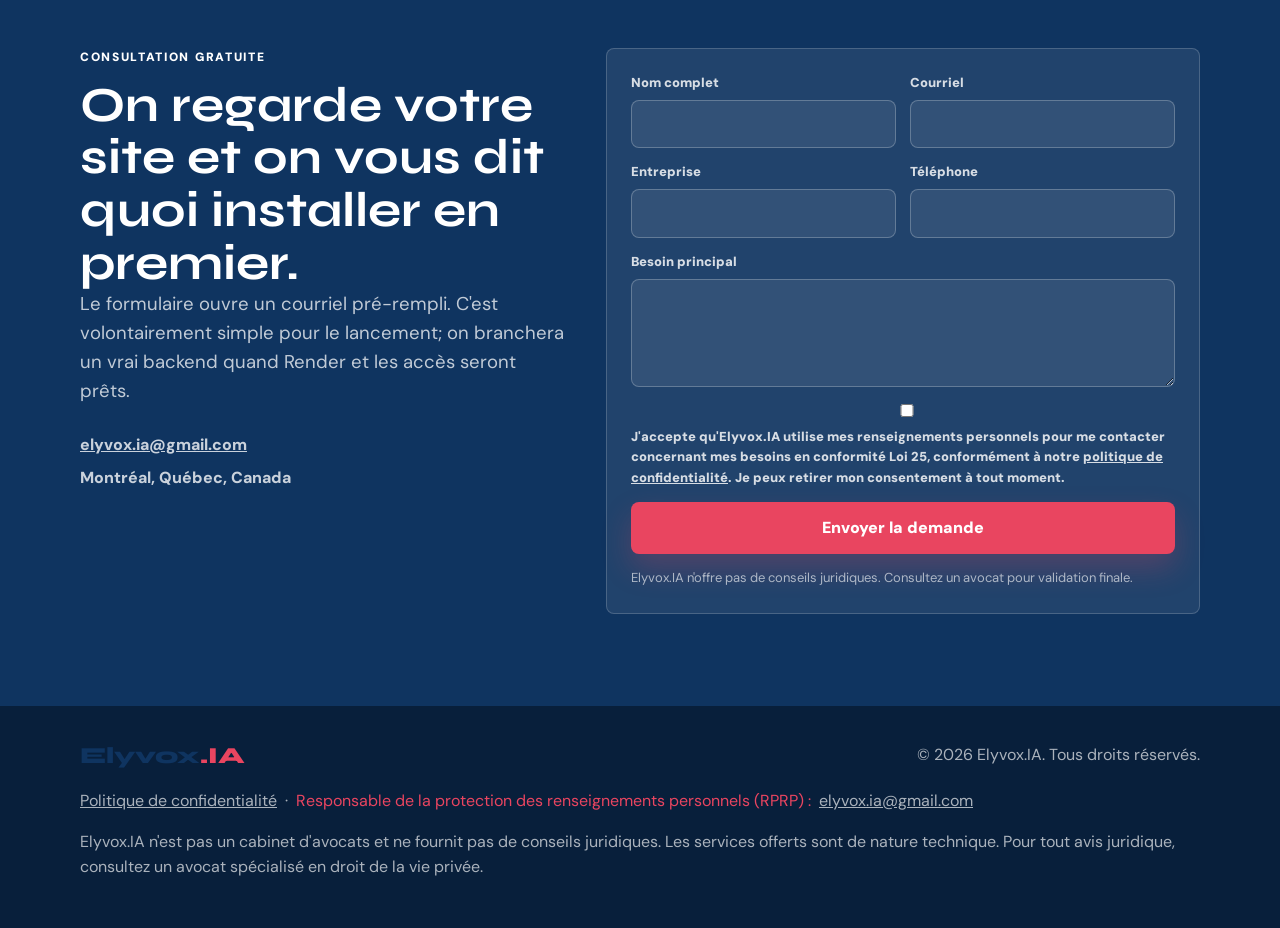
==== commit 6d2e4f47: "Fix Loi 25 : consentement + politique + RPRP" ====
--- a/index.html
+++ b/index.html
@@ -149,6 +149,13 @@
           <label><span data-i18n="form.phone">Téléphone</span><input name="phone" autocomplete="tel" /></label>
           <label class="full"><span data-i18n="form.message">Besoin principal</span><textarea name="message" rows="4"></textarea></label>
           <input type="hidden" name="plan" value="" />
+
+          <!-- FIX LOI 25 #1 — Consentement explicite obligatoire -->
+          <label class="full consent-label">
+            <input type="checkbox" name="consent" required />
+            <span data-i18n="form.consent">J'accepte qu'Elyvox.IA utilise mes renseignements personnels pour me contacter concernant mes besoins en conformité Loi 25, conformément à notre <a href="/politique-confidentialite.html" target="_blank">politique de confidentialité</a>. Je peux retirer mon consentement à tout moment.</span>
+          </label>
+
           <button class="button primary full" type="submit" data-i18n="form.submit">Envoyer la demande</button>
           <p class="legal-note" data-i18n="contact.legal">Elyvox.IA n'offre pas de conseils juridiques. Consultez un avocat pour validation finale.</p>
         </form>
@@ -156,7 +163,22 @@
     </section>
   </main>
 
-  <footer class="site-footer"><div class="section-inner footer-row"><strong>Elyvox<span>.IA</span></strong><p data-i18n="footer.rights">© 2026 Elyvox.IA. Tous droits réservés.</p></div></footer>
+  <footer class="site-footer">
+    <div class="section-inner footer-row">
+      <strong>Elyvox<span>.IA</span></strong>
+      <p data-i18n="footer.rights">© 2026 Elyvox.IA. Tous droits réservés.</p>
+    </div>
+    <!-- FIX LOI 25 #2 — RPRP + politique de confidentialité obligatoires -->
+    <div class="section-inner footer-legal">
+      <p>
+        <a href="/politique-confidentialite.html" data-i18n="footer.policy">Politique de confidentialité</a>
+        &nbsp;·&nbsp;
+        <span data-i18n="footer.rprp">Responsable de la protection des renseignements personnels (RPRP) :&nbsp;</span>
+        <a href="mailto:elyvox.ia@gmail.com">elyvox.ia@gmail.com</a>
+      </p>
+      <p data-i18n="footer.disclaimer">Elyvox.IA n'est pas un cabinet d'avocats et ne fournit pas de conseils juridiques. Les services offerts sont de nature technique. Pour tout avis juridique, consultez un avocat spécialisé en droit de la vie privée.</p>
+    </div>
+  </footer>
   <script src="script.js"></script>
 </body>
 </html>
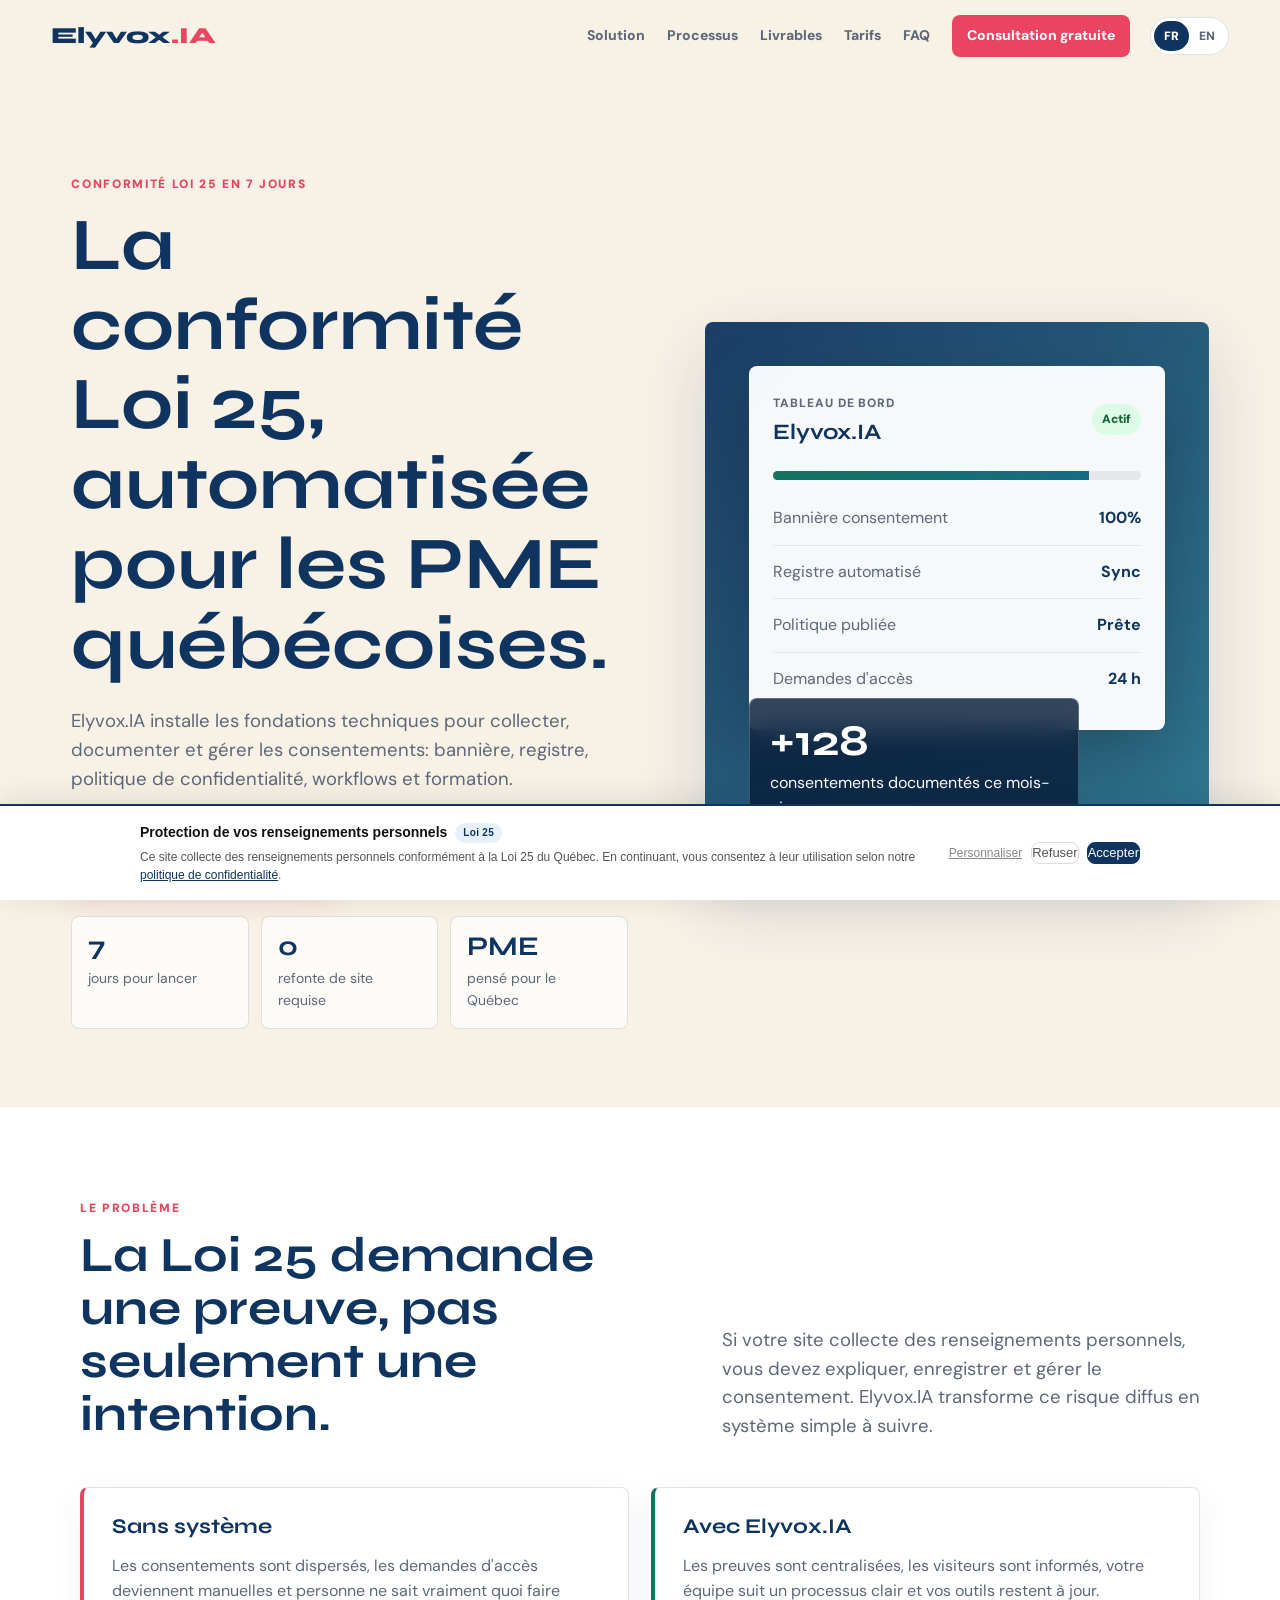
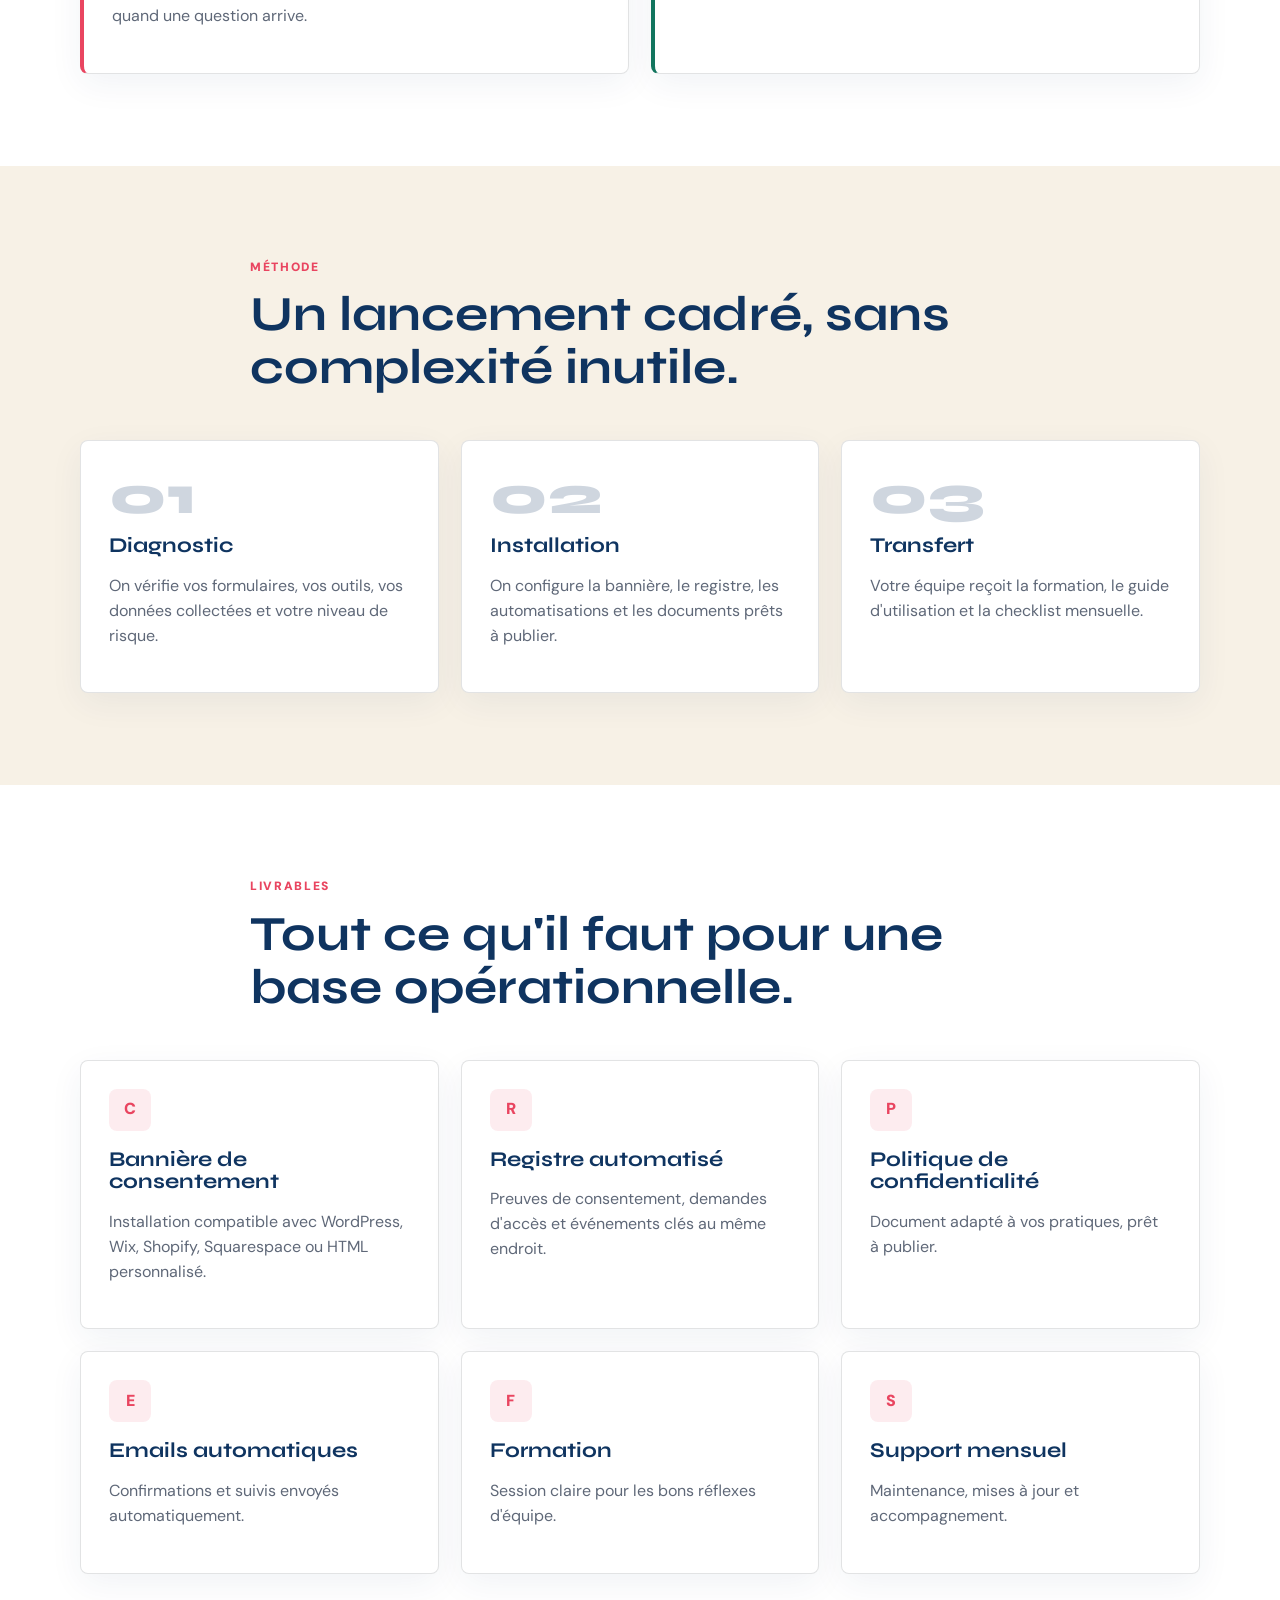
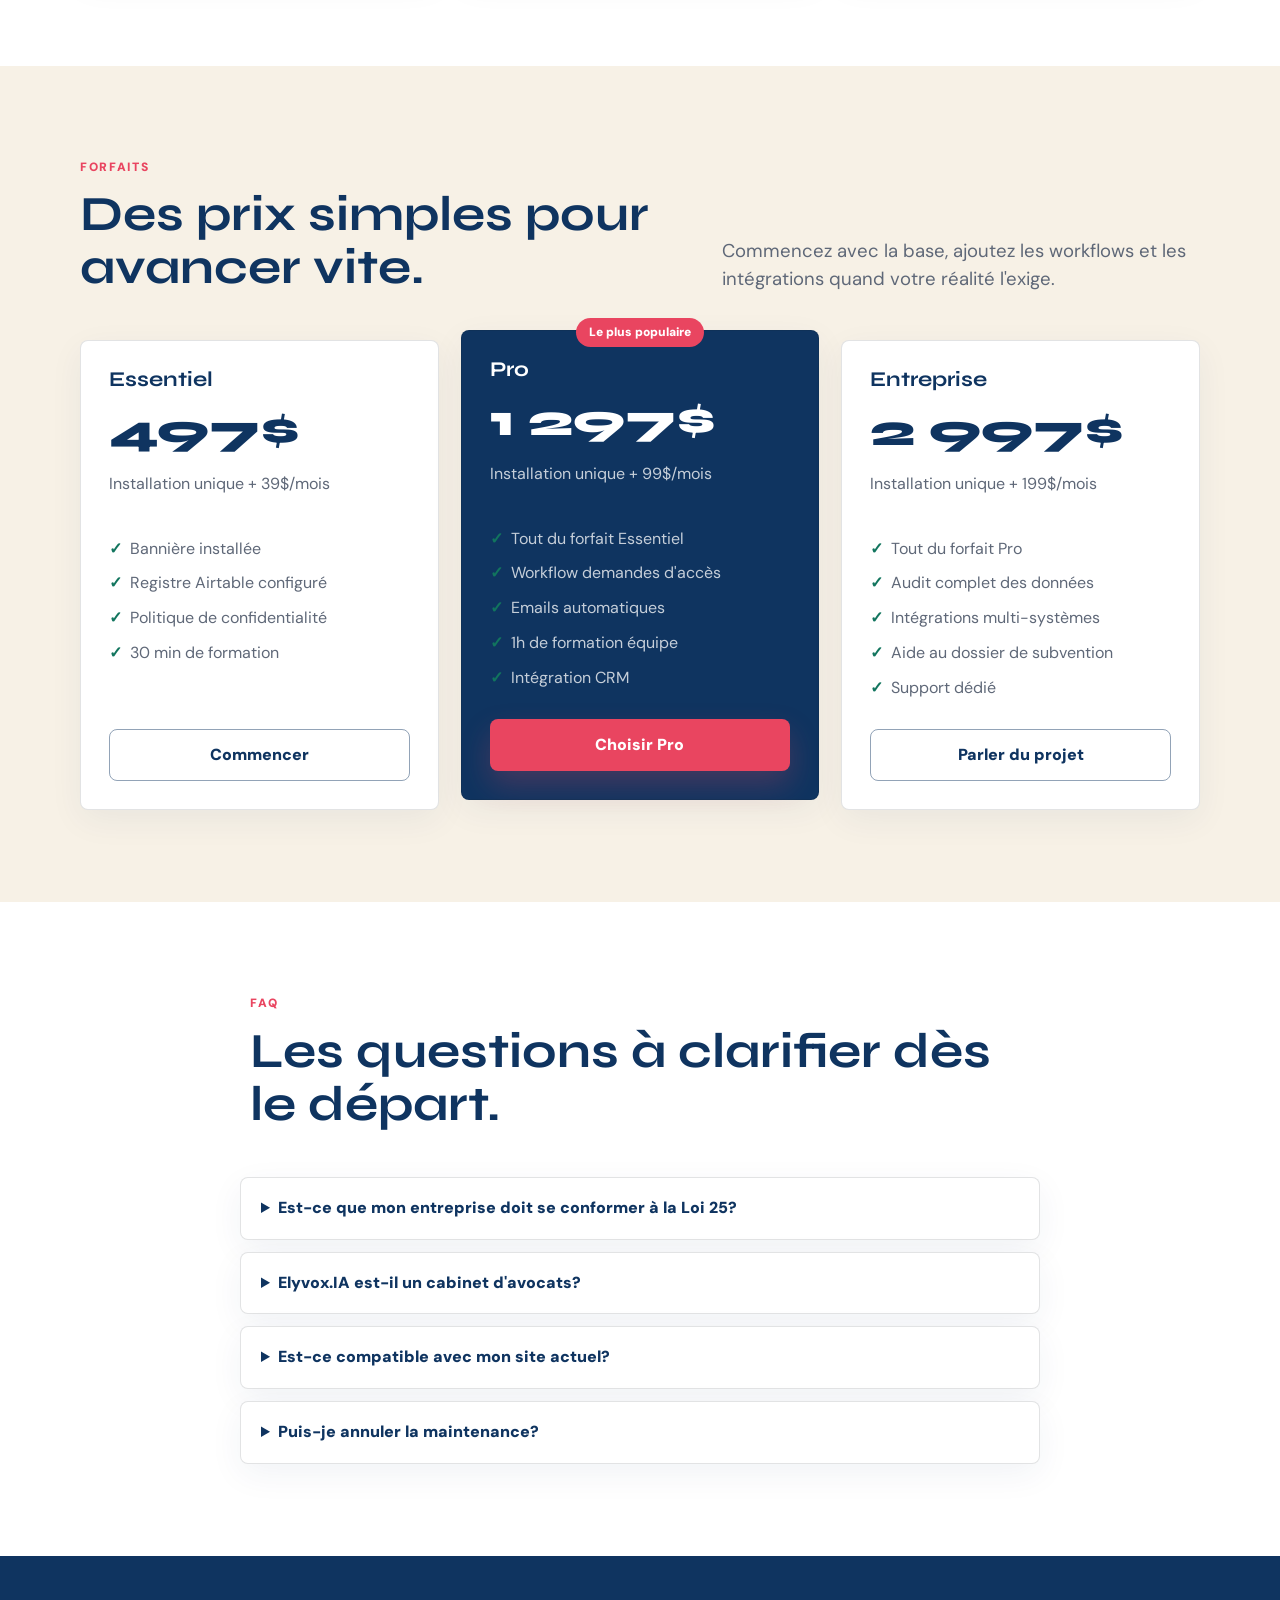
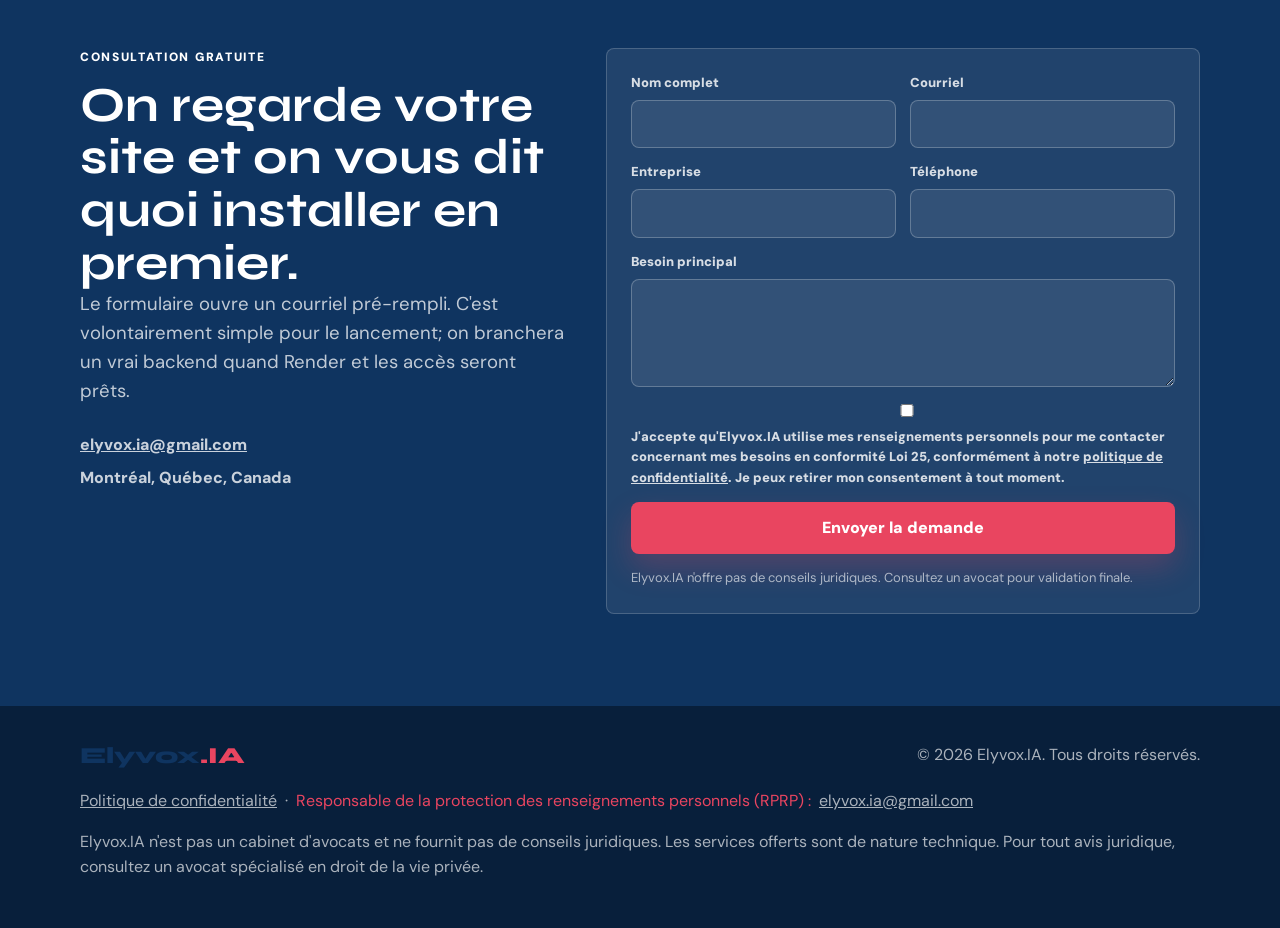
==== commit 96bfb384: "Ajout bannière consentement Loi 25" ====
--- a/index.html
+++ b/index.html
@@ -179,6 +179,7 @@
       <p data-i18n="footer.disclaimer">Elyvox.IA n'est pas un cabinet d'avocats et ne fournit pas de conseils juridiques. Les services offerts sont de nature technique. Pour tout avis juridique, consultez un avocat spécialisé en droit de la vie privée.</p>
     </div>
   </footer>
+  <script src="elyvox-banniere-loi25.js"></script>
   <script src="script.js"></script>
 </body>
 </html>
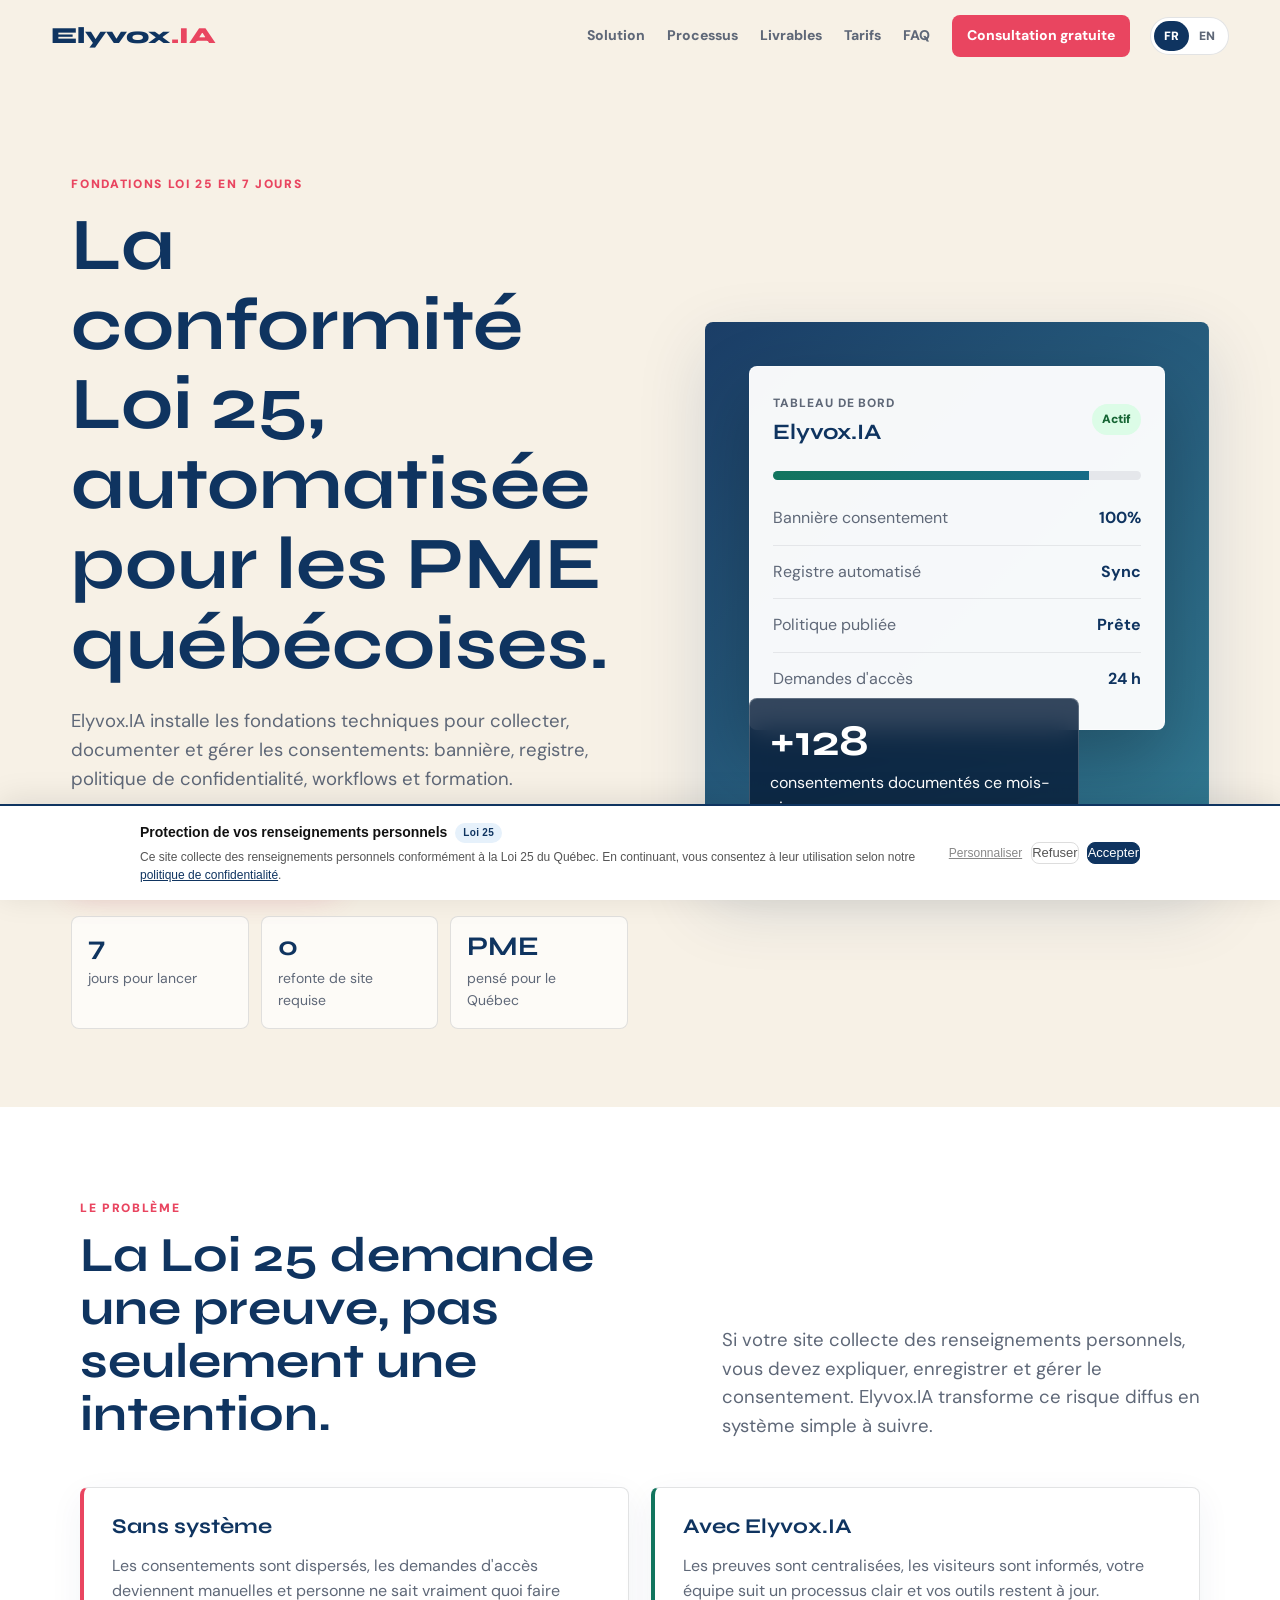
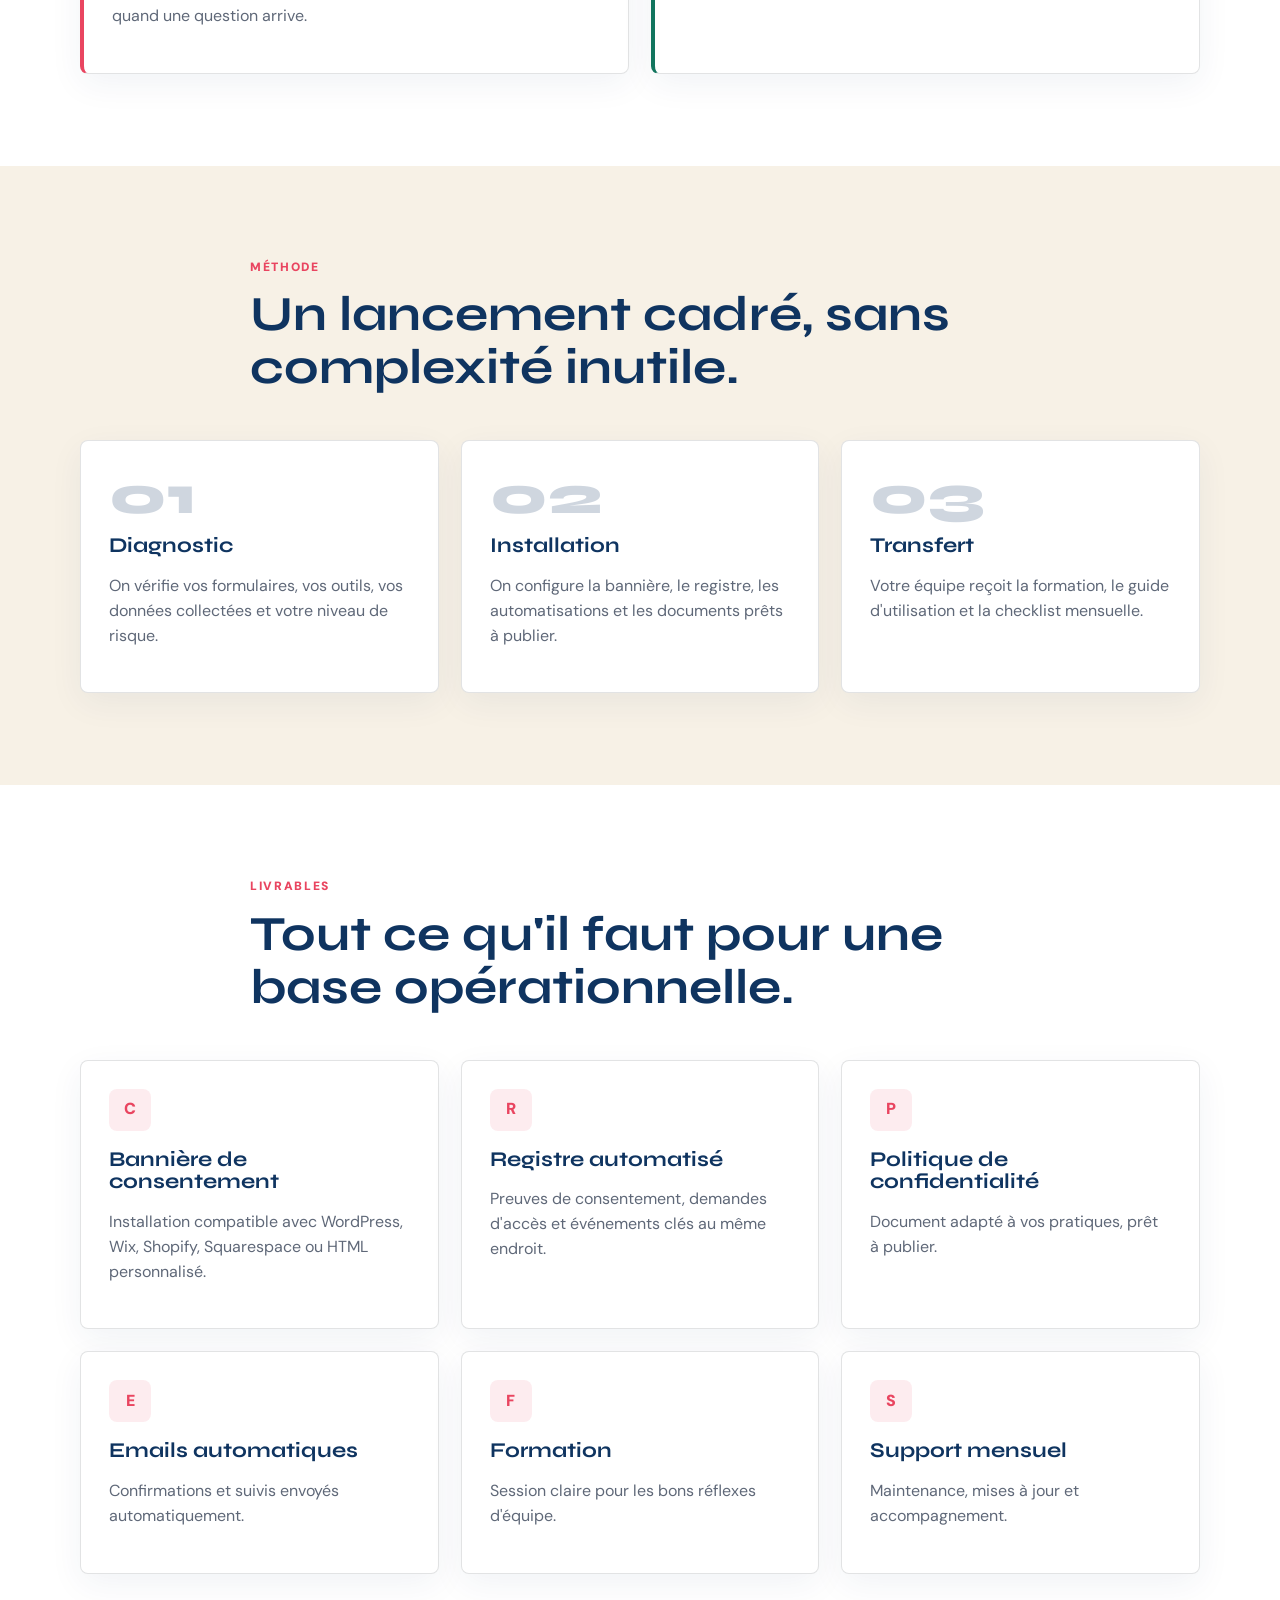
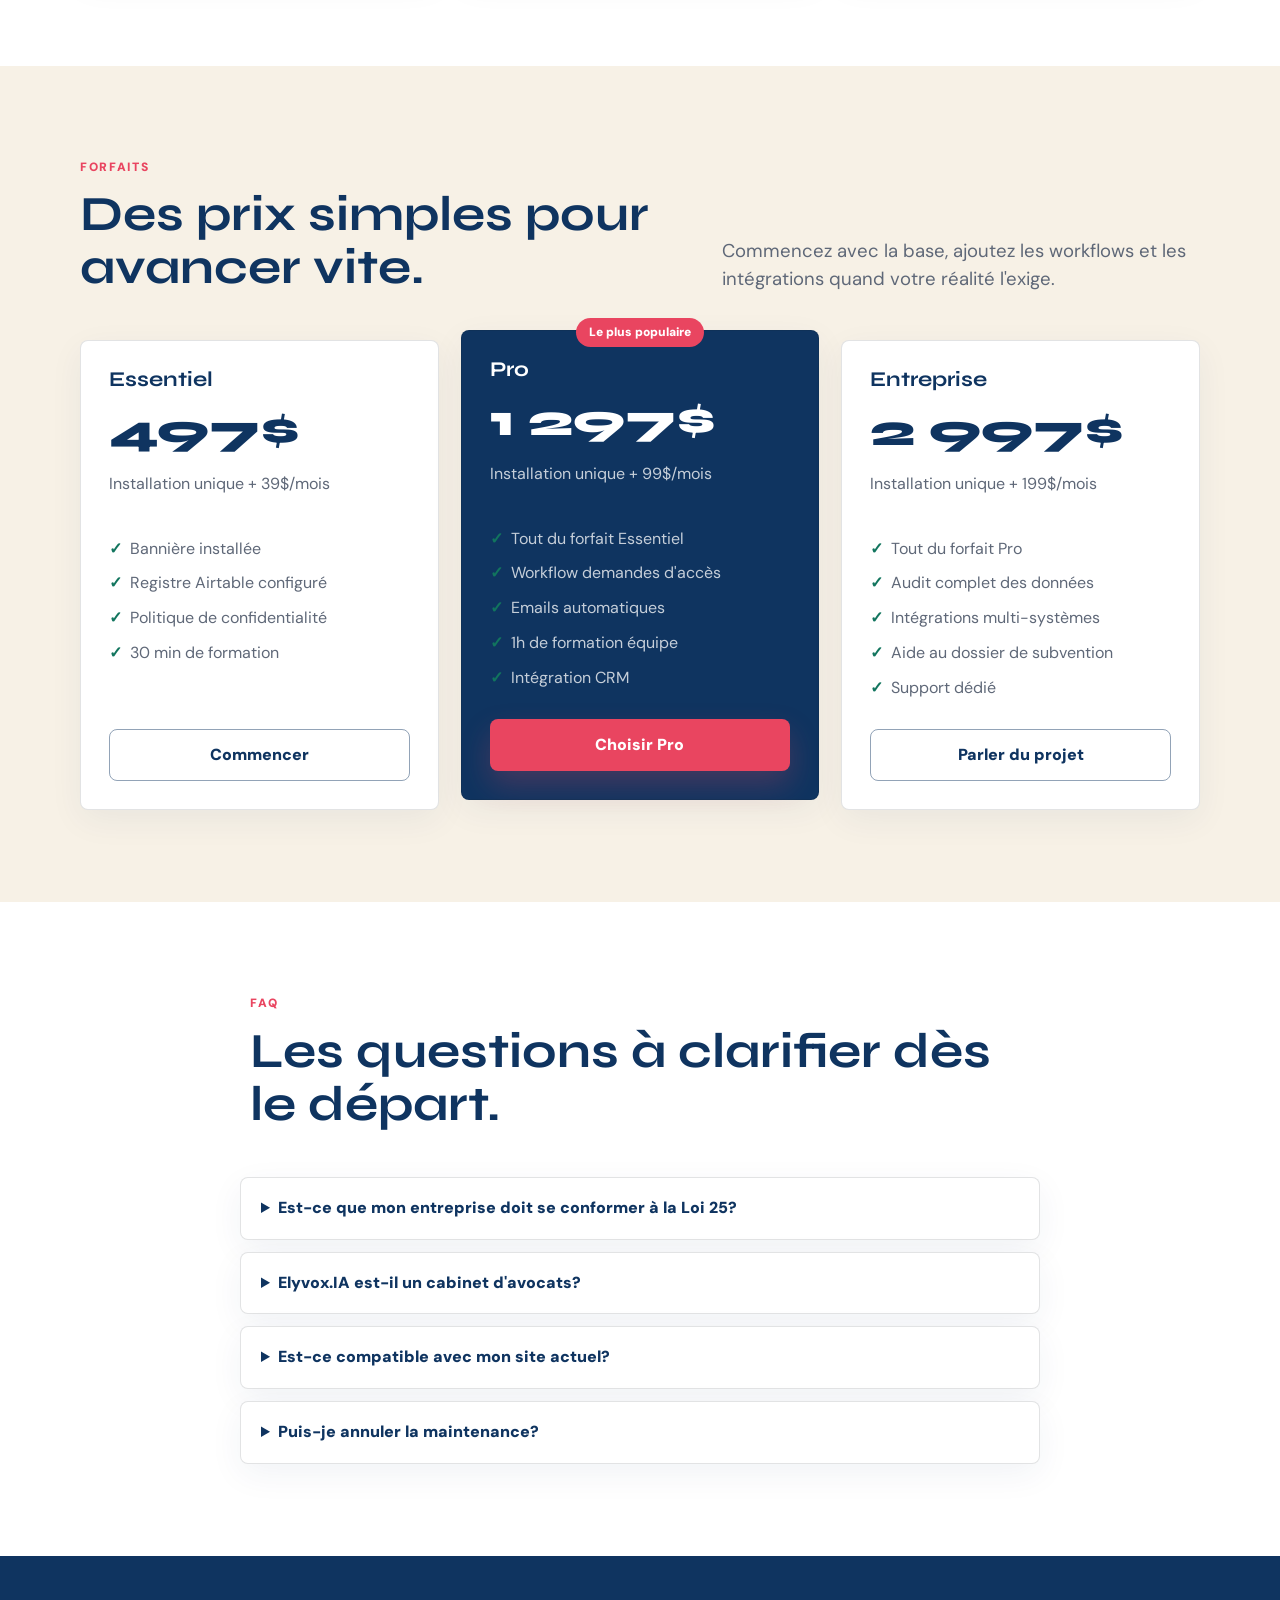
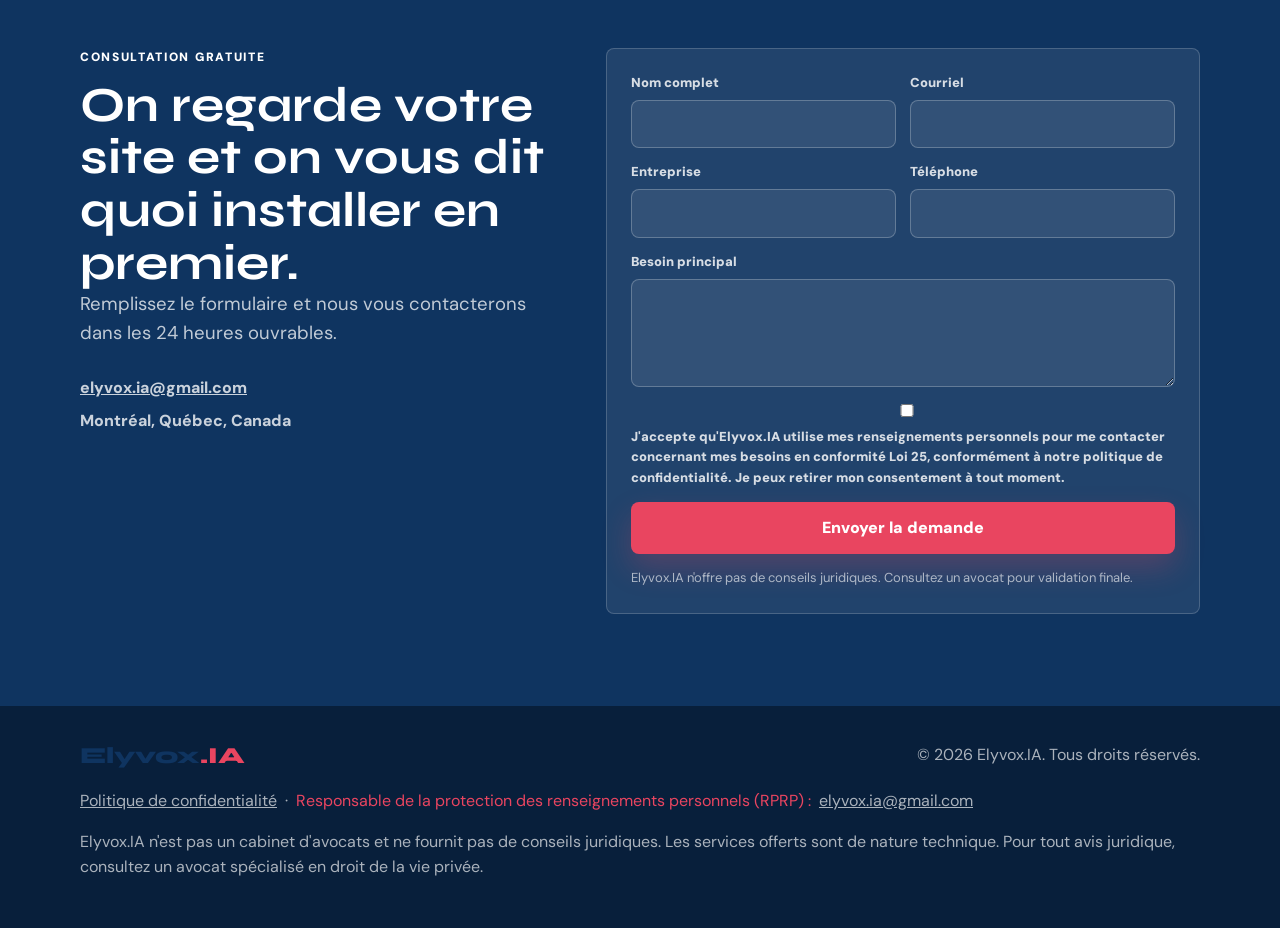
==== commit 52eca6d2: "Update index.html" ====
--- a/index.html
+++ b/index.html
@@ -39,7 +39,7 @@
   <main id="main">
     <section class="hero" id="top">
       <div>
-        <p class="eyebrow" data-i18n="hero.eyebrow">Conformité Loi 25 en 7 jours</p>
+        <p class="eyebrow" data-i18n="hero.eyebrow">Fondations Loi 25 en 7 jours</p>
         <h1 data-i18n="hero.title">La conformité Loi 25, automatisée pour les PME québécoises.</h1>
         <p class="hero-lead" data-i18n="hero.lead">Elyvox.IA installe les fondations techniques pour collecter, documenter et gérer les consentements: bannière, registre, politique de confidentialité, workflows et formation.</p>
         <div class="hero-actions">
@@ -139,7 +139,7 @@
         <div>
           <p class="eyebrow" data-i18n="contact.eyebrow">Consultation gratuite</p>
           <h2 data-i18n="contact.title">On regarde votre site et on vous dit quoi installer en premier.</h2>
-          <p class="section-lead" data-i18n="contact.lead">Le formulaire ouvre un courriel pré-rempli. C'est volontairement simple pour le lancement; on branchera un vrai backend quand Render et les accès seront prêts.</p>
+          <p class="section-lead" data-i18n="contact.lead">Remplissez le formulaire et nous vous contacterons dans les 24 heures ouvrables.</p>
           <div class="contact-meta"><a href="mailto:elyvox.ia@gmail.com">elyvox.ia@gmail.com</a><span data-i18n="contact.location">Montréal, Québec, Canada</span></div>
         </div>
         <form class="lead-form" data-lead-form>
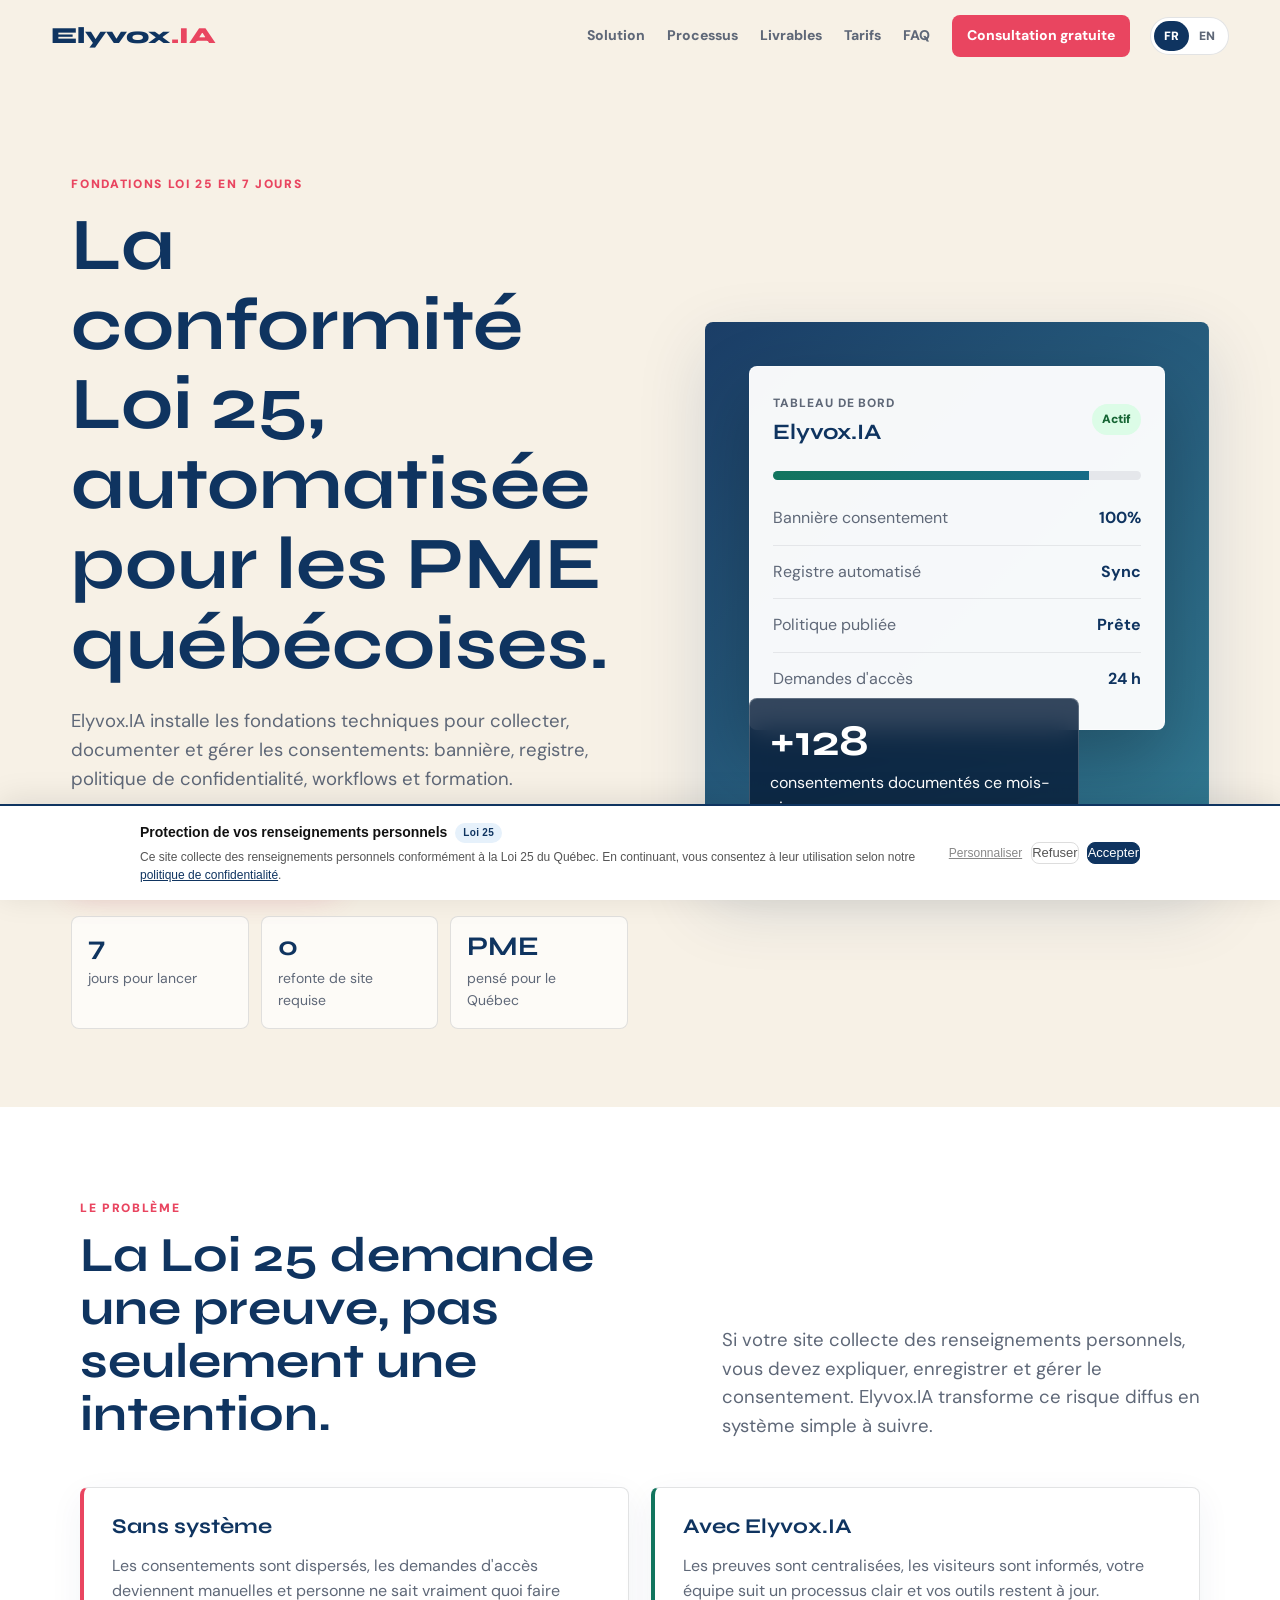
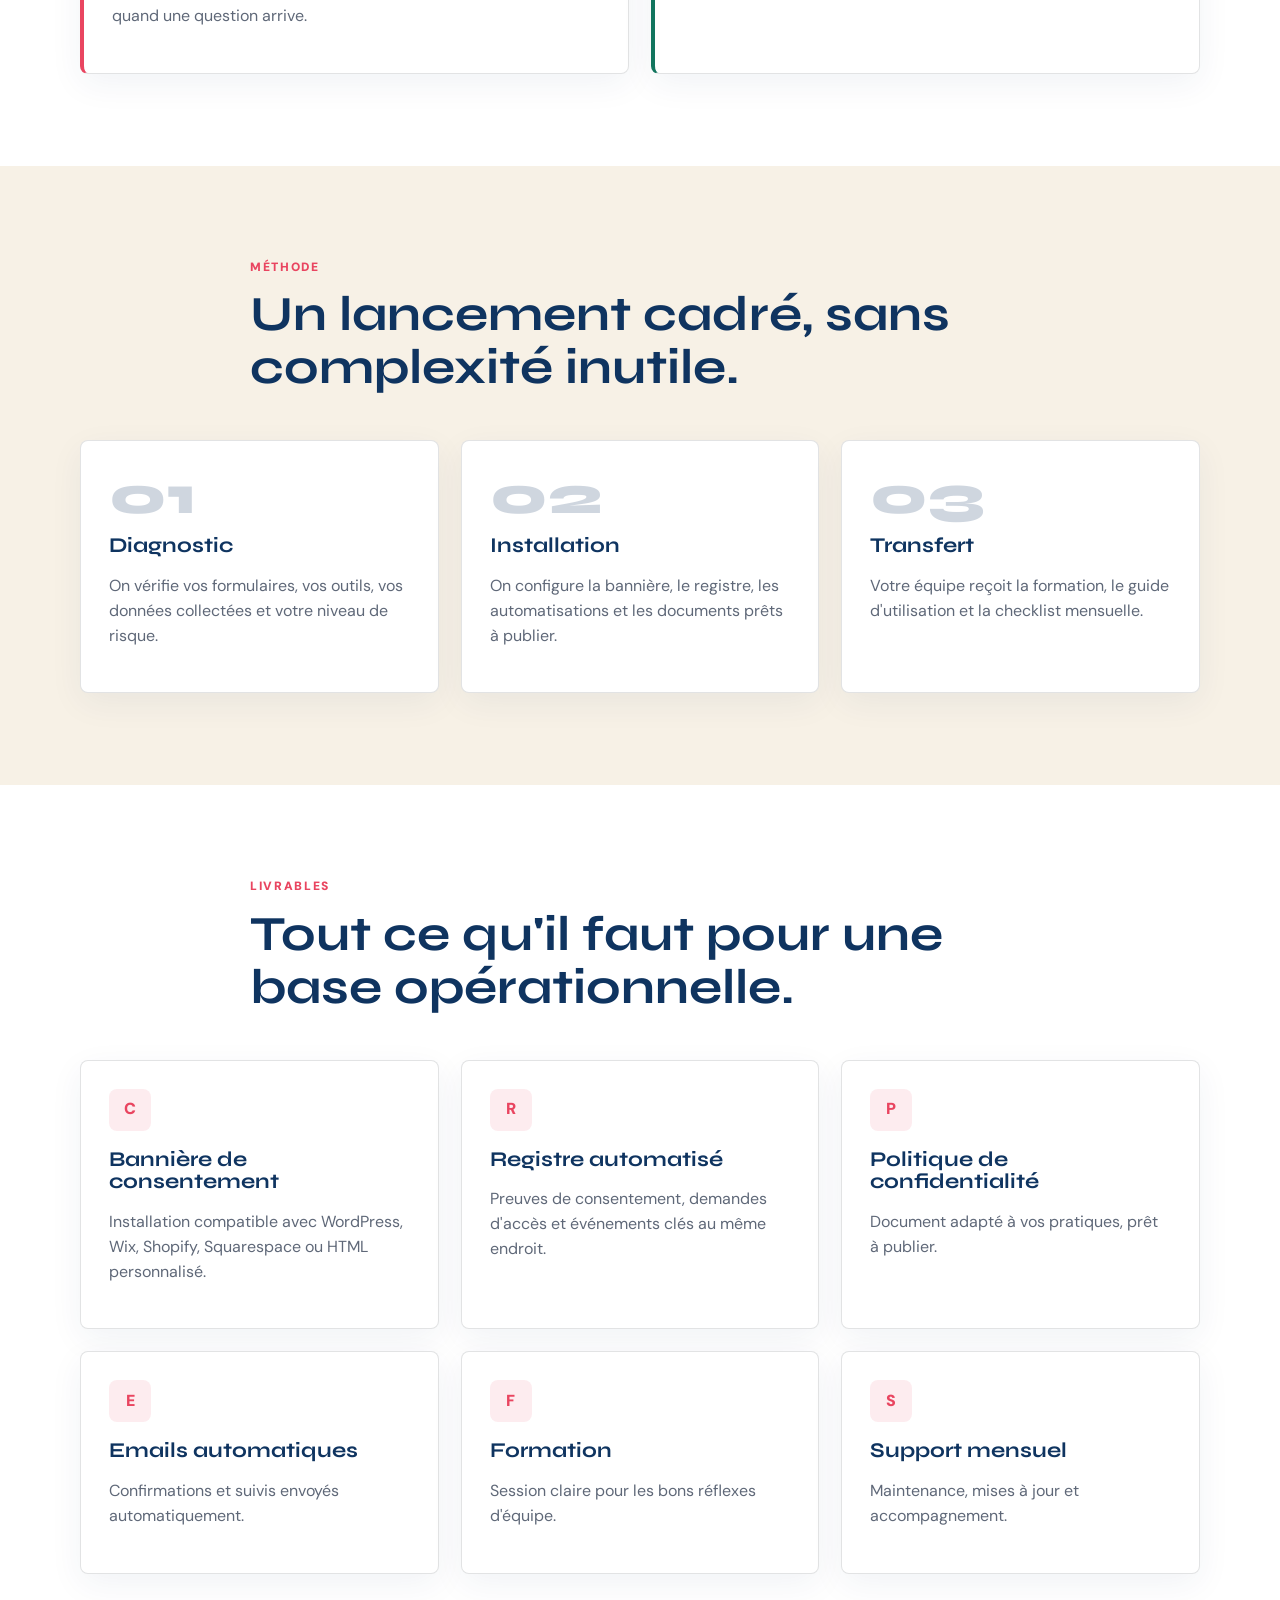
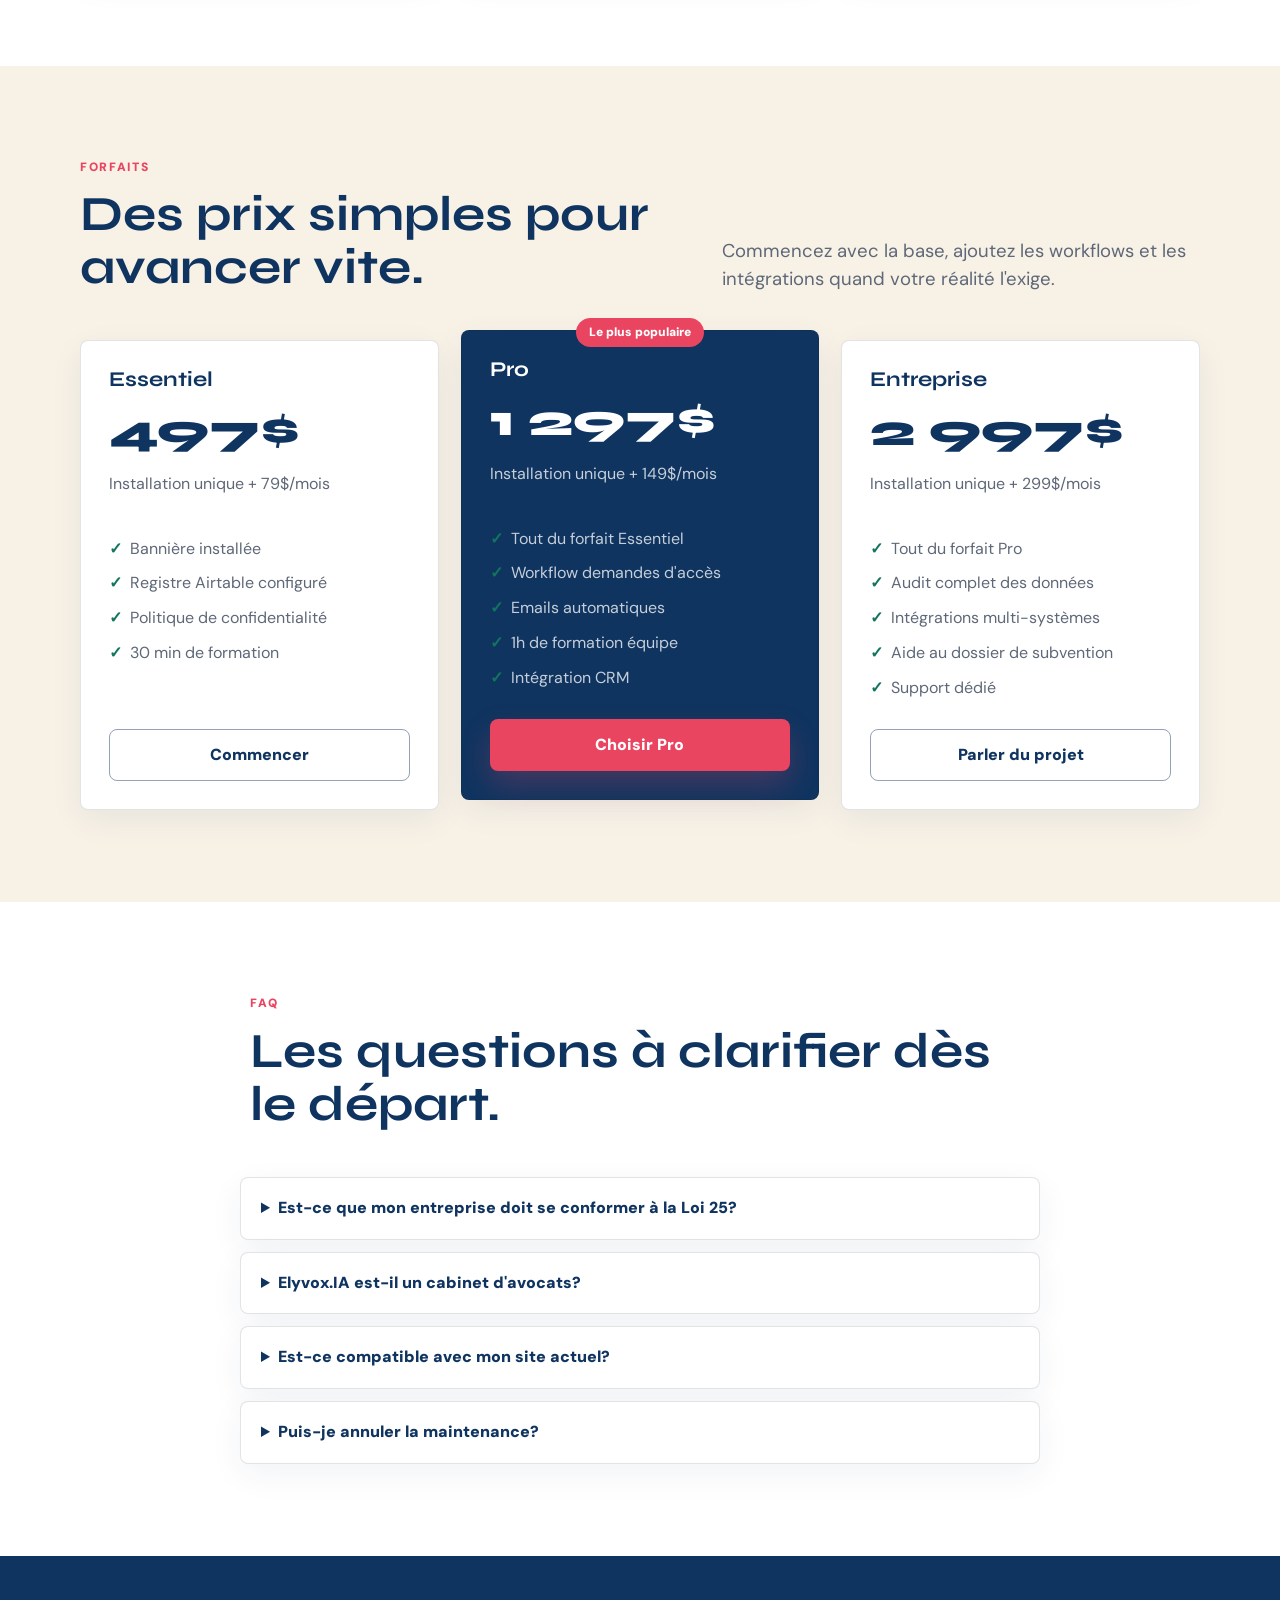
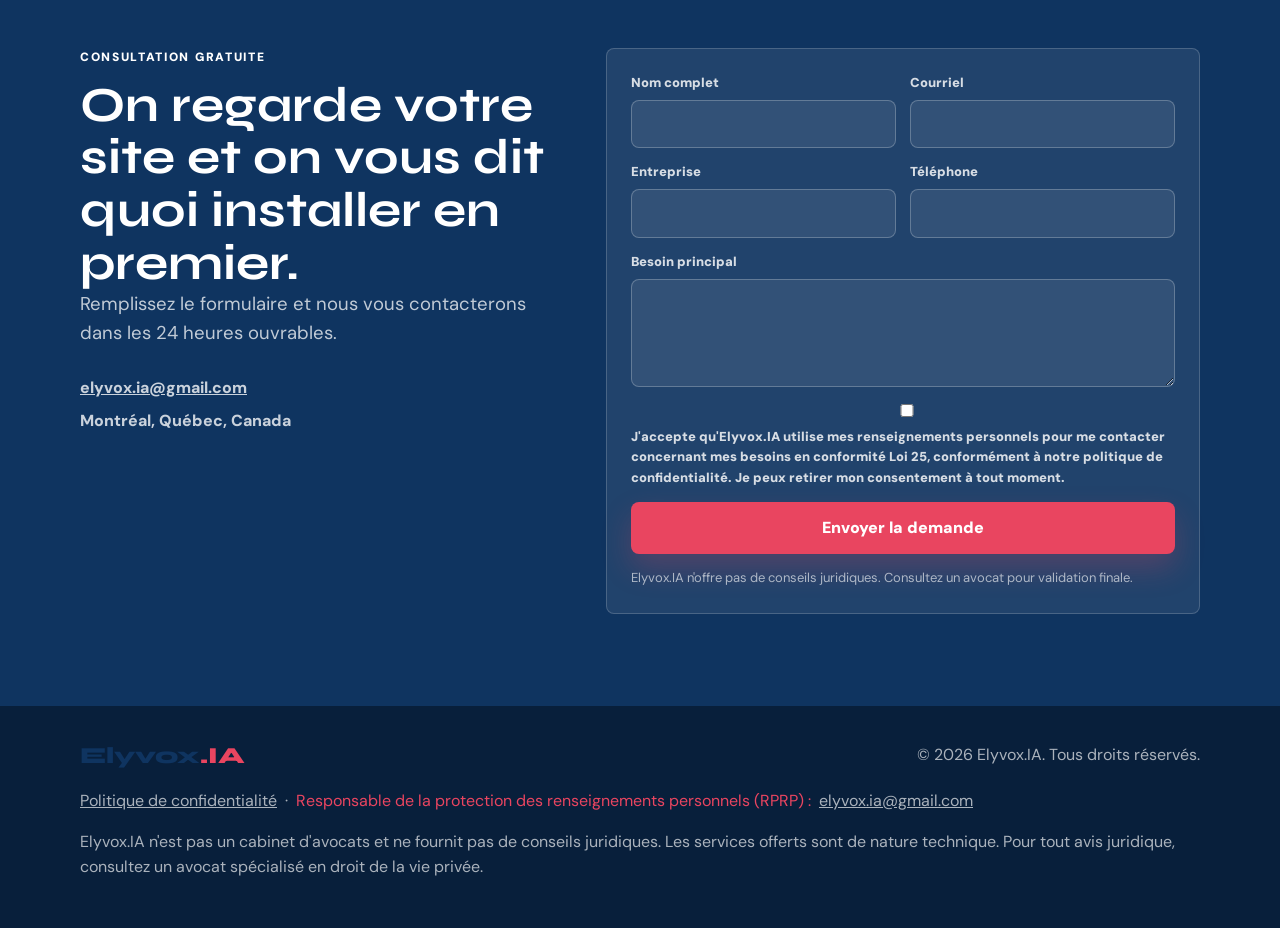
==== commit 31888f05: "Update index.html" ====
--- a/index.html
+++ b/index.html
@@ -118,9 +118,9 @@
         <p class="section-lead" data-i18n="pricing.lead">Commencez avec la base, ajoutez les workflows et les intégrations quand votre réalité l'exige.</p>
       </div>
       <div class="section-inner pricing-grid">
-        <article class="price-card"><h3>Essentiel</h3><p class="price">497$</p><p class="price-note" data-i18n="pricing.essentialNote">Installation unique + 39$/mois</p><ul><li data-i18n="pricing.e1">Bannière installée</li><li data-i18n="pricing.e2">Registre Airtable configuré</li><li data-i18n="pricing.e3">Politique de confidentialité</li><li data-i18n="pricing.e4">30 min de formation</li></ul><a class="button secondary" href="#contact" data-plan="Essentiel" data-i18n="pricing.start">Commencer</a></article>
-        <article class="price-card featured"><p class="popular" data-i18n="pricing.popular">Le plus populaire</p><h3>Pro</h3><p class="price">1 297$</p><p class="price-note" data-i18n="pricing.proNote">Installation unique + 99$/mois</p><ul><li data-i18n="pricing.p1">Tout du forfait Essentiel</li><li data-i18n="pricing.p2">Workflow demandes d'accès</li><li data-i18n="pricing.p3">Emails automatiques</li><li data-i18n="pricing.p4">1h de formation équipe</li><li data-i18n="pricing.p5">Intégration CRM</li></ul><a class="button primary" href="#contact" data-plan="Pro" data-i18n="pricing.choosePro">Choisir Pro</a></article>
-        <article class="price-card"><h3>Entreprise</h3><p class="price">2 997$</p><p class="price-note" data-i18n="pricing.enterpriseNote">Installation unique + 199$/mois</p><ul><li data-i18n="pricing.x1">Tout du forfait Pro</li><li data-i18n="pricing.x2">Audit complet des données</li><li data-i18n="pricing.x3">Intégrations multi-systèmes</li><li data-i18n="pricing.x4">Aide au dossier de subvention</li><li data-i18n="pricing.x5">Support dédié</li></ul><a class="button secondary" href="#contact" data-plan="Entreprise" data-i18n="pricing.talk">Parler du projet</a></article>
+        <article class="price-card"><h3>Essentiel</h3><p class="price">497$</p><p class="price-note" data-i18n="pricing.essentialNote">Installation unique + 79$/mois</p><ul><li data-i18n="pricing.e1">Bannière installée</li><li data-i18n="pricing.e2">Registre Airtable configuré</li><li data-i18n="pricing.e3">Politique de confidentialité</li><li data-i18n="pricing.e4">30 min de formation</li></ul><a class="button secondary" href="#contact" data-plan="Essentiel" data-i18n="pricing.start">Commencer</a></article>
+        <article class="price-card featured"><p class="popular" data-i18n="pricing.popular">Le plus populaire</p><h3>Pro</h3><p class="price">1 297$</p><p class="price-note" data-i18n="pricing.proNote">Installation unique + 149$/mois</p><ul><li data-i18n="pricing.p1">Tout du forfait Essentiel</li><li data-i18n="pricing.p2">Workflow demandes d'accès</li><li data-i18n="pricing.p3">Emails automatiques</li><li data-i18n="pricing.p4">1h de formation équipe</li><li data-i18n="pricing.p5">Intégration CRM</li></ul><a class="button primary" href="#contact" data-plan="Pro" data-i18n="pricing.choosePro">Choisir Pro</a></article>
+        <article class="price-card"><h3>Entreprise</h3><p class="price">2 997$</p><p class="price-note" data-i18n="pricing.enterpriseNote">Installation unique + 299$/mois</p><ul><li data-i18n="pricing.x1">Tout du forfait Pro</li><li data-i18n="pricing.x2">Audit complet des données</li><li data-i18n="pricing.x3">Intégrations multi-systèmes</li><li data-i18n="pricing.x4">Aide au dossier de subvention</li><li data-i18n="pricing.x5">Support dédié</li></ul><a class="button secondary" href="#contact" data-plan="Entreprise" data-i18n="pricing.talk">Parler du projet</a></article>
       </div>
     </section>
 
